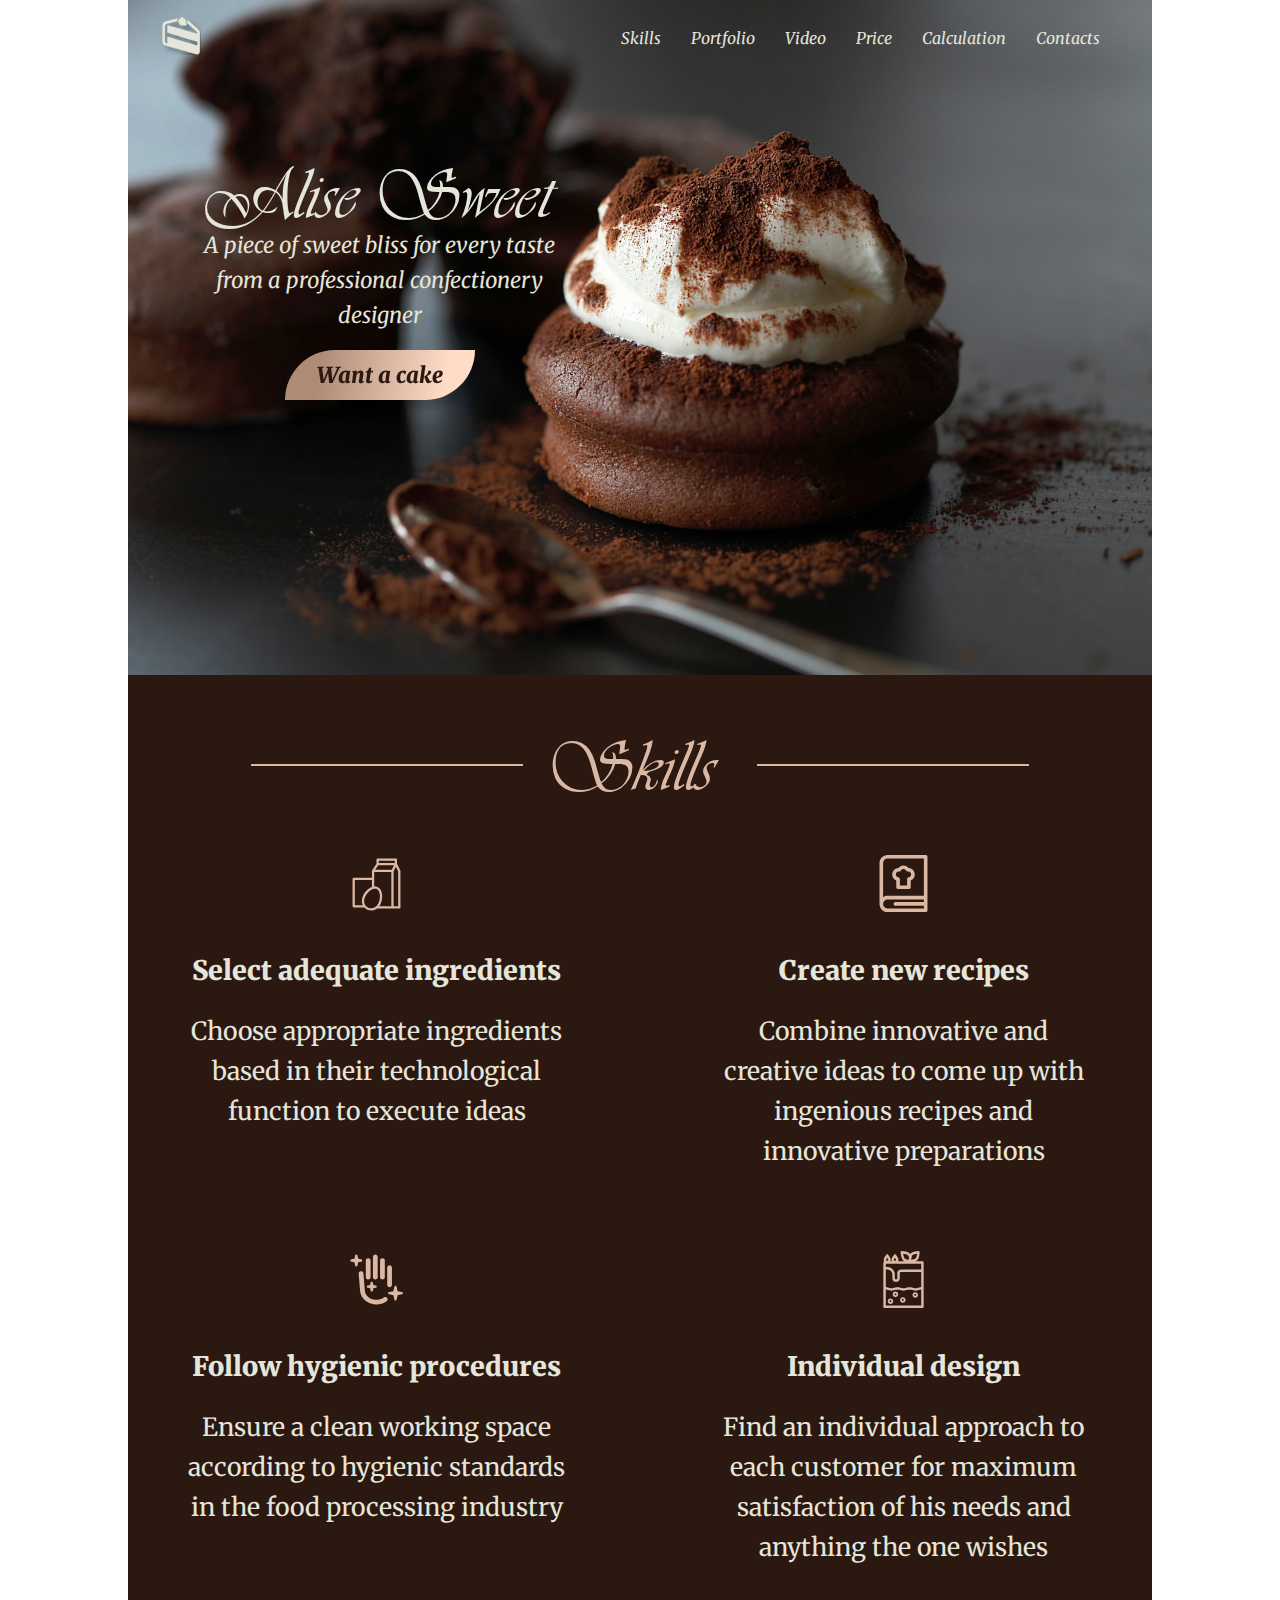
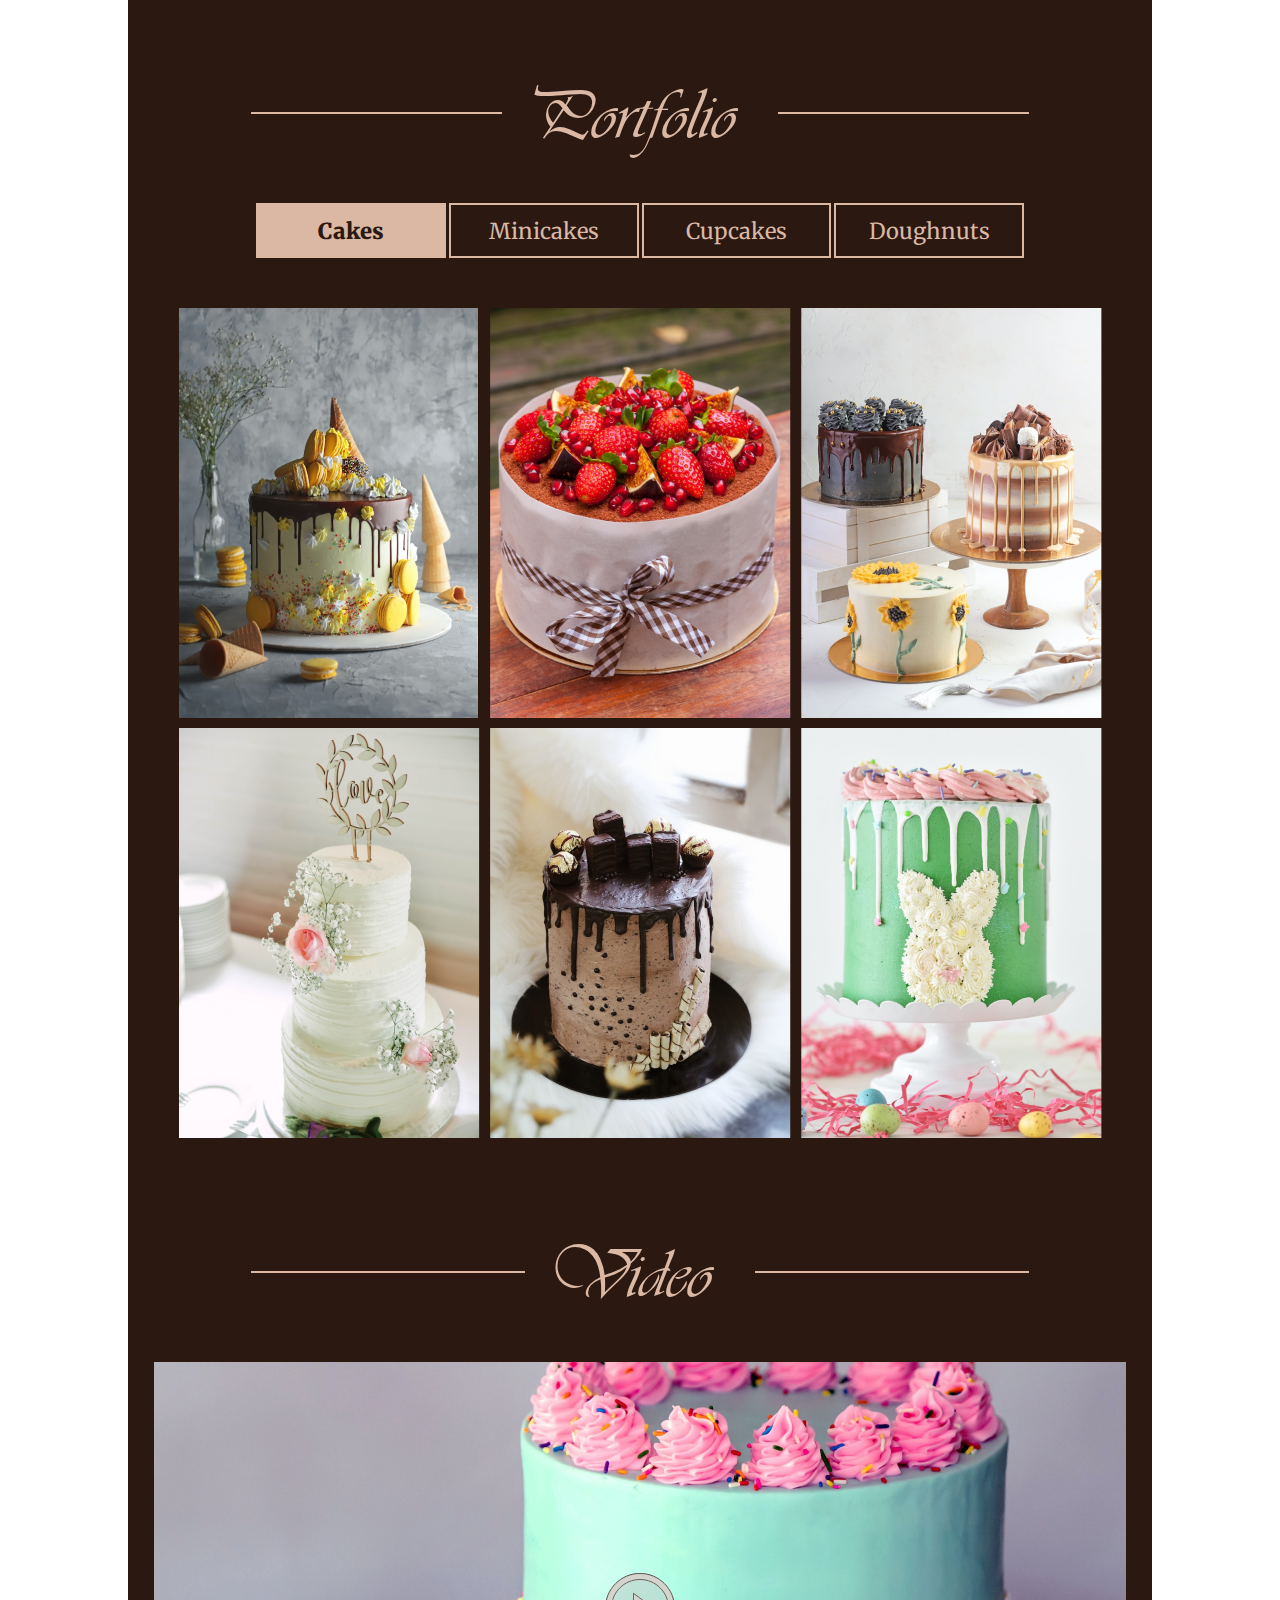
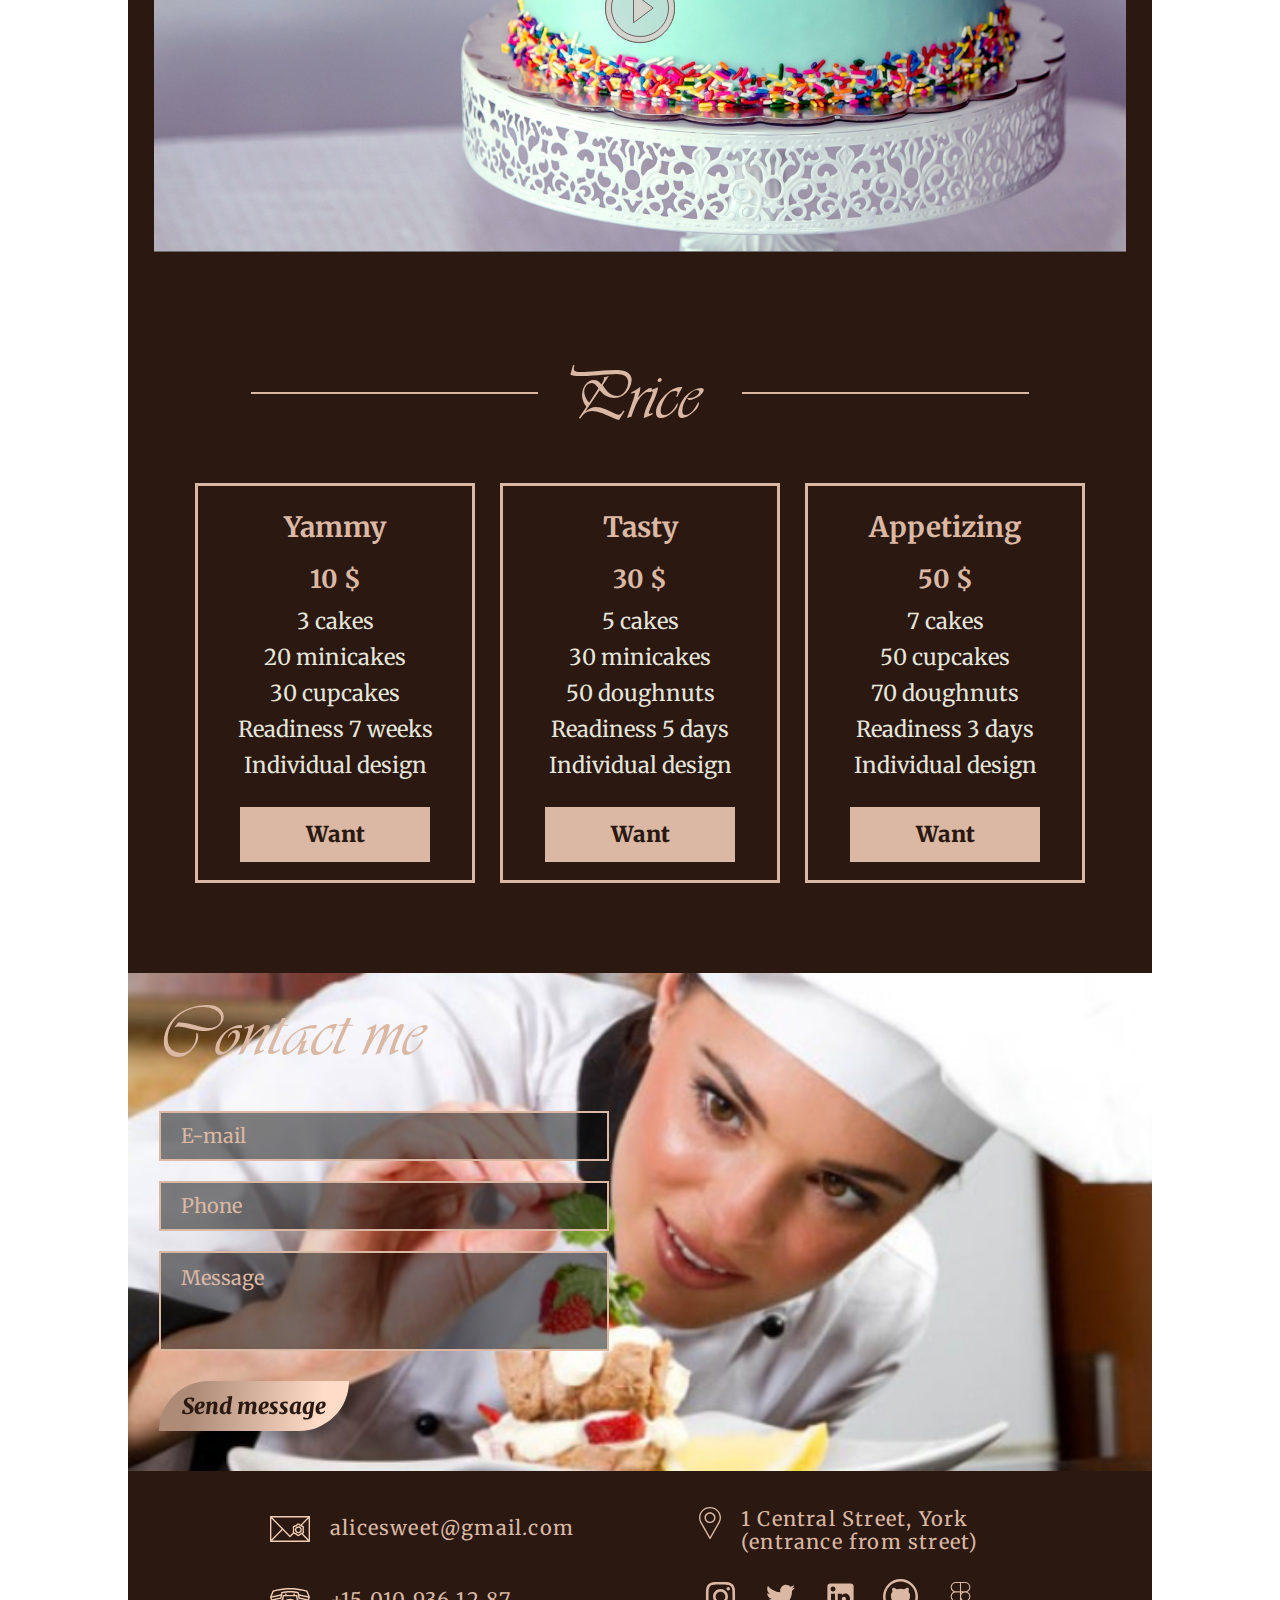
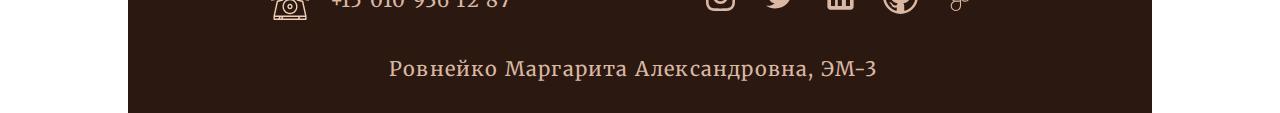
==== index.html @ bfb8f3c9 "fix: rename, delete img tag, add alt" ====
<!DOCTYPE html>
<html lang="en">
<head>
    <meta charset="UTF-8">
    <meta http-equiv="X-UA-Compatible" content="IE=edge">
    <meta name="viewport" content="width=device-width, initial-scale=1.0">
    <link rel="preconnect" href="https://fonts.googleapis.com">
<link rel="preconnect" href="https://fonts.gstatic.com" crossorigin>
<link href="https://fonts.googleapis.com/css2?family=Merriweather:ital,wght@0,400;0,900;1,400;1,900&display=swap" rel="stylesheet">
    <link rel="stylesheet" href="./style.css">
    <title>Konditerskaya</title>
    <link rel="icon" href="./assets/svg/Cake_logo3.svg">
</head>
<body>
    <div class ="wrapper">
        <div class ="picture">
            <header class="header">
                <div class="header__wrapper">
                    <div class="header__logo">
                        <a href="#"><img src="./assets/svg/Cake_logo.svg" alt="logo"></a>
                    </div>

                    <nav class="header__navigation">
                        <ul class="navigation">
                            <li class="navigation__item">
                                <a href="#skills" class="navigation__link">Skills</a>
                            </li>
                            <li class="navigation__item">
                                <a href="#portfolio" class="navigation__link">Portfolio</a>
                            </li>
                            <li class="navigation__item">
                                <a href="#video" class="navigation__link">Video</a>
                            </li>
                            <li class="navigation__item">
                                <a href="#price" class="navigation__link">Price</a>
                            </li>
                            <li class="navigation__item">
                                <a href="#price" class="navigation__link">Calculation</a>
                            </li>
                            <li class="navigation__item">
                                <a href="#contacts" class="navigation__link">Contacts</a>
                            </li>
                        </ul>
                    </nav>
                    <div class="burger-menu">
                        <input id="menu-toggle" type="checkbox" />
                        <label class="menu-btn" for="menu-toggle">
                          <span></span>
                        </label>
                    </div>                    
                </div>
            </header>   
            
            <section class="hero">
                <div class="container hero__container">
                    <div class="hero__content">
                        <h1 class="hero-title">Alise Sweet</h1>
                        <p class="hero-text">A piece of sweet bliss for every taste from a professional confectionery designer</p>
                        <button class="button" data-i18n="want">Want a cake</button>
                    </div>
                </div>
            </section>
        </div>
        <main>
            <section class="skills" id="skills">  
                <div class="container skills__container">
                    <div class="heading__line">
                        <h2 class="h2_color-back" data-i18n="skills">Skills</h2>
                    </div>
                    <div class="layout-column">
                        <div class="skillbox">
                            <div class="skill">
                                <img src="./assets/svg/Skill_1.svg" alt="milk">
                                <h3 data-i18n="skill-title-1">Select adequate ingredients</h3>
                                <p data-i18n="skill-text-1">Choose appropriate ingredients based in their technological function to execute ideas</p>
                            </div>
                            <div class="skill">
                                <img src="./assets/svg/Skill_2.svg" alt="book">
                                <h3 data-i18n="skill-title-2">Create new recipes</h3>
                                <p data-i18n="skill-text-2">Combine innovative and creative ideas to come up with ingenious recipes and innovative preparations</p>
                            </div>
                        </div>
                        <div class="skillbox">
                            <div class="skill">
                                <img src="./assets/svg/Skill_3.svg" alt="hand">
                                <h3 data-i18n="skill-title-3">Follow hygienic procedures</h3>
                                <p data-i18n="skill-text-3">Ensure a clean working space according to hygienic standards in the food processing industry</p>
                            </div>
                            <div class="skill">
                                <img src="./assets/svg/Skill_4.svg" alt="cake">
                                <h3 data-i18n="skill-title-4">Individual design</h3>
                                <p data-i18n="skill-text-4">Find an individual approach to each customer for maximum satisfaction of his needs and anything the one wishes</p>
                            </div>
                        </div>
                    </div>
                </div>
            </section>
            <section class="portfolio" id="portfolio">
                <div class="container portfolio__container">
                    <div class="heading__line">
                        <h2 class="h2_color-back" data-i18n="portfolio">Portfolio</h2>
                    </div>
                    <div class="portfolio__buttons">
                        <div class="buttonbox">
                            <button class="button2 button_colored" data-season="Cakes" data-i18n="Cakes">Cakes</button>
                            <button class="button2" data-season="Minicakes" data-i18n="Minicakes">Minicakes</button>
                        </div>
                        <div class="buttonbox">
                            <button class="button2" data-season="Cupcakes" data-i18n="Cupcakes">Cupcakes</button>
                            <button class="button2" data-season="Doughnuts" data-i18n="Doughnuts">Doughnuts</button>
                        </div>
                    </div>
                    <div class="portfolio__image">
                        <img src="./assets/png/Cakes/Cake_1.png" alt="image 1">
                        <img src="./assets/png/Cakes/Cake_2.png" alt="image 2" class="primary">
                        <img src="./assets/png/Cakes/Cake_3.png" alt="image 3" class="primary">
                        <img src="./assets/png/Cakes/Cake_4.png" alt="image 4" class="primary">

                        <img src="./assets/png/Cakes/Cake_5.png" alt="image 5" class="additional">
                        <img src="./assets/png/Cakes/Cake_6.png" alt="image 6" class="additional">
                    </div>
                </div>
            </section>
            <section class="video" id="video">
                <div class="container video__container">
                    <div class="heading__line">
                        <h2 class="h2_color-back" data-i18n="video">Video</h2>
                    </div>
                    <div class="video__player">
                        <div class="player">
                            <video class="screen" src="./assets/video/video.mp4" poster="./assets/jpg/Video.jpg"></video>
                            <button class="button-play">
                                <div width="70" height="70" class="icon1">
                                    <img src ="./assets/svg/Player.svg" alt="player">
                                </div>
                            </button>
                            <div class="player__controls">
                                <div class="controls">
                                    <button class="controls__play">
                                        <div width="30" height="30" class="icon">
                                            <img src ="./assets/svg/play-pause.svg" alt="play-pause">
                                        </div>
                                    </button>
                                    <input type="range" value="0" min="0" max="100" step="0.01" class="progress">
                                    <div class="controls__time">
                                        <span class="time__current">00:00</span>
                                        <span>/</span>
                                        <span class="time__all">00:00</span>
                                    </div>
                                    <button class="controls__volume">
                                        <div width="30" height="30" class="icon">
                                            <img src ="./assets/svg/volume-mute.svg" alt="volume-mute">
                                        </div>
                                    </button>
                                    <input type="range" value="40" min="0" max="100" step="1" class="volume">
                                    <button class="controls__fullscreen">
                                        <div width="70" height="70" class="icon">
                                            <img src ="./assets/svg/fullscreen.svg" alt="fullscreen">
                                        </div>
                                    </button>
                                </div>
                            </div>
                        </div>
                    </div>
                </div>
            </section>
            <section class="price" id="price">
                <div class="container price__container">
                    <div class="heading__line">
                        <h2 class="h2_color-back" data-i18n="price">Price</h2>
                    </div>
                    <div class="layout-column">
                        <div class="plan">
                            <h4 data-i18n="">Yammy</h4>
                            <span>10 $</span>
                            <p data-i18n="price-description-1-p-1">3 cakes</p>
                            <p data-i18n="price-description-1-p-2">20 minicakes</p>
                            <p data-i18n="price-description-1-p-3">30 cupcakes</p>
                            <p data-i18n="price-description-1-p-4">Readiness 7 weeks</p>
                            <p data-i18n="price-description-1-p-5">Individual design</p>
                            <button class="button3 button_colored" data-i18n="order">Want</button>
                        </div>
                        <div class="plan">
                            <h4 data-i18n="">Tasty</h4>
                            <span>30 $</span>
                            <p data-i18n="price-description-2-p-1">5 cakes</p>
                            <p data-i18n="price-description-2-p-2">30 minicakes</p>
                            <p data-i18n="price-description-2-p-3">50 doughnuts</p>
                            <p data-i18n="price-description-2-p-4">Readiness 5 days</p>
                            <p data-i18n="price-description-2-p-5">Individual design</p>
                            <button class="button3 button_colored" data-i18n="order">Want</button>
                        </div>
                        <div class="plan">
                            <h4 data-i18n="">Appetizing</h4>
                            <span>50 $</span>
                            <p data-i18n="price-description-3-p-1">7 cakes</p>
                            <p data-i18n="price-description-3-p-2">50 cupcakes</p>
                            <p data-i18n="price-description-3-p-3">70 doughnuts</p>
                            <p data-i18n="price-description-3-p-4">Readiness 3 days</p>
                            <p data-i18n="price-description-3-p-5">Individual design</p>
                            <button class="button3 button_colored" data-i18n="order">Want</button>
                        </div>
                    </div>
                </div>
            </section>
            <section class="contacts" id="contacts">
                <div class="container contacts__container">
                    <div class="contacts__form">
                        <h2 data-i18n="contact-me">Contact me</h2>
                        <form class="form" action="#" method="post">
                            <input type="email" name="email" id="email" placeholder="E-mail" class="theme-night" data-i18n="e-mail">
                            <input type="tel" name="tel" id="tel" placeholder="Phone" class="theme-night" data-i18n="phone">
                            <textarea name="message" id="message" cols="30" rows="10" placeholder="Message" data-i18n="message"></textarea>
                            <button class="_button" type="submit" data-i18n="send-message">Send message</button>
                        </form>
                    </div>
                </div>
            </section>
        </main>
        <footer class="footer" id="footer">
            <div class="footer__body container">
                <div class="footer__item item1 ">
                    <div class="footer__text-body text-footer text-footer_email-phone">
                        <a href="mailto:alicesweet@gmail.com" class="footer__tab"><img src="./assets/svg/Mail.svg" alt="email"></a>
                        <a href="mailto:alicesweet@gmail.com" class="footer__link">alicesweet@gmail.com</a>
                    </div>
                    <div class="text-footer text-footer_email-phone">
                        <a href="tel:+150109361287" class="footer__tab"><img src="./assets/svg/Phone.svg" alt="phone"></a>
                        <a href="tel:+150109361287" class="footer__link phone">+15 010 936 12 87</a>
                    </div>
                </div>
                <div class="footer__item item2">
                    <div class="footer__text-body text-footer text-footer_location">
                        <a href="https://www.google.by/maps/place/10+Green+St,+Woodbridge,+NJ+07095,+%D0%A1%D0%A8%D0%90/@40.5579441,-74.2790672,17z/data=!3m1!4b1!4m6!3m5!1s0x89c3b5165450bcdd:0x34ab1580db270340!8m2!3d40.5579441!4d-74.2768785!16s%2Fg%2F11nnqwlkkv" target="_blank" class="footer__tab"><img src="./assets/svg/Address.svg" alt="marker"></a>
                        <a href="https://www.google.by/maps/place/10+Green+St,+Woodbridge,+NJ+07095,+%D0%A1%D0%A8%D0%90/@40.5579441,-74.2790672,17z/data=!3m1!4b1!4m6!3m5!1s0x89c3b5165450bcdd:0x34ab1580db270340!8m2!3d40.5579441!4d-74.2768785!16s%2Fg%2F11nnqwlkkv" target="_blank" >1 Central Street, York (entrance from street)</a>
                    </div>
                    <div class="footer_social">
                        <ul class="social">
                            <li>
                                <a href="#">
                                    <div width="35" height="35" class="icon">
                                        <img src ="./assets/svg/Instagram.svg" alt="Instagram">
                                    </div>
                                </a>
                            <li>
                                <a href="#">
                                    <div width="35" height="35" class="icon">
                                        <img src ="./assets/svg/Twitter.svg" alt="Twitter">
                                    </div>
                                </a>
                            </li>
                            <li>
                                <a href="#">
                                    <div width="35" height="35" class="icon">
                                        <img src ="./assets/svg/Linkedin.svg" alt="Linkedin">
                                    </div>
                                </a>
                            </li>
                            <li>
                                <a href="https://github.com/MargaritaRovnejko/BSTU-konditerskaya" target="_blank">
                                    <div width="35" height="35" class="icon">
                                        <img src ="./assets/svg/Github.svg" alt="Github">
                                    </div>
                                </a>
                            </li>
                            <li>
                                <a href="https://www.figma.com/file/vs0ZoHThVhpwecE0QR3yUV/%D0%9A%D0%BE%D0%BD%D0%B4%D0%B8%D1%82%D0%B5%D1%80%D1%81%D0%BA%D0%B0%D1%8F?node-id=55301-2&t=aeZEN50JUlRRSycg-0" target="_blank">
                                    <div width="35" height="35" class="icon">
                                        <img src ="./assets/svg/Figma.svg" alt="Figma">
                                    </div>
                                </a>
                            </li>
                        </ul>
                    </div>
                </div>
                <div class="footer__item item3">
                        <h5>Ровнейко Маргарита Александровна, ЭМ-3</h5>
                </div>
            </div>
        </footer>
    </div>
    <script type="module" src="./script.js"></script>
</body>
</html>
---- style.css ----
@font-face {
  font-family: Vivaldi;
  src: url("assets/fonts/Vivaldi script.ttf");
}
* {
  box-sizing: border-box;
}

@media screen and (min-width: 1024px) {
  .wrapper {
    max-width: 1024px;
    margin: auto auto;
  }
}
html {
  font-size: 10px;
  scroll-behavior: smooth;
}

body {
  font-size: 1.6rem;
  line-height: 2rem;
  font-weight: 400;
  font-style: italic;
  font-family: Merriweather, Times, serif;
  margin: 0px;
}

h1 {
  font-family: "Vivaldi";
  font-style: normal;
  font-weight: 400;
  font-size: 7rem;
  line-height: 4rem;
  color: #E5E5DA;
  margin: 0px;
}
@media screen and (max-width: 768px) {
  h1 {
    font-size: 5rem;
    line-height: 4rem;
  }
}
@media screen and (max-width: 320px) {
  h1 {
    font-size: 2.7rem;
    line-height: 1.25rem;
  }
}

h2 {
  font-family: "Vivaldi";
  font-style: normal;
  font-weight: 400;
  font-size: 70px;
  line-height: 40px;
  display: inline-block;
  color: #DAB8A3;
  margin: 0px;
}
@media screen and (max-width: 768px) {
  h2 {
    font-size: 50px;
    line-height: 40px;
  }
}
@media screen and (max-width: 320px) {
  h2 {
    font-size: 27px;
    line-height: 40px;
  }
}

h3 {
  font-family: "Merriweather";
  font-style: normal;
  font-weight: 900;
  font-size: 27px;
  line-height: 40px;
  color: #E5E5DA;
}
@media screen and (max-width: 768px) {
  h3 {
    font-size: 22px;
    line-height: 40px;
  }
}
@media screen and (max-width: 320px) {
  h3 {
    font-size: 18px;
    line-height: 40px;
  }
}

h4 {
  font-family: "Merriweather";
  font-style: normal;
  font-weight: 700;
  font-size: 28px;
  line-height: 56px;
  margin: 0px;
  color: #DAB8A3;
}

h5 {
  font-family: "Merriweather";
  font-style: normal;
  font-weight: 400;
  font-size: 20px;
  margin: 0px;
  letter-spacing: 0.06em;
  line-height: 115%;
  color: #DAB8A3;
}
@media screen and (max-width: 768px) {
  h5 {
    font-size: 20px;
  }
}
@media screen and (max-width: 320px) {
  h5 {
    font-size: 11px;
  }
}

section {
  scroll-behavior: smooth;
}

.header__wrapper {
  display: flex;
  flex-wrap: wrap;
  justify-content: space-between;
  align-items: center;
  padding: 17px 22px 17px 34px;
}
@media screen and (max-width: 768px) {
  .header__wrapper {
    padding: 12px 2px 22px 34px;
  }
}
@media screen and (max-width: 320px) {
  .header__wrapper {
    padding: 7px 10px 6px 6px;
  }
}

.burger-menu {
  display: none;
}
@media screen and (max-width: 320px) {
  .burger-menu {
    display: block;
  }
}

@media screen and (max-width: 320px) {
  .header__logo a img {
    width: 20px;
    height: 20px;
  }
}

.navigation {
  display: flex;
  flex-wrap: wrap;
  margin: 0px;
  padding: 0px;
}

@media screen and (max-width: 320px) {
  nav {
    display: none;
  }
}

.navigation__item {
  padding-right: 30px;
  font-size: 16px;
  line-height: 20px;
  list-style-type: none;
  align-items: center;
}
@media screen and (max-width: 768px) {
  .navigation__item {
    padding-right: 25px;
  }
}
.navigation__item .navigation__link {
  text-decoration: none;
  color: #E5E5DA;
}
.navigation__item .navigation__link:hover {
  color: #DAB8A3;
}
.navigation__item .navigation__link:active {
  color: #2A1811;
}

.picture {
  background-image: url("assets/jpg/Cake_picture.jpg");
  width: 1024px;
  height: 675px;
}
@media screen and (max-width: 768px) {
  .picture {
    background-size: 100% auto;
    background-image: url("assets/jpg/Cake_picture1.jpg");
    width: 768px;
    height: 485px;
  }
}
@media screen and (max-width: 320px) {
  .picture {
    background-size: auto 100%;
    background-image: url("assets/jpg/Cake_picture.jpg");
    width: 320px;
    height: 212px;
    background-repeat: no-repeat;
  }
}

.container {
  padding-left: 26px;
  padding-right: 26px;
  max-width: 1024px;
  margin: auto;
  scroll-behavior: smooth;
}
@media screen and (max-width: 768px) {
  .container {
    padding-left: 22px;
    padding-right: 22px;
  }
}
@media screen and (max-width: 320px) {
  .container {
    padding-left: 5px;
    padding-right: 5px;
  }
}

.hero__content {
  display: flex;
  align-items: center;
  text-align: center;
  width: 355px;
  display: inline-block;
  margin-left: 48px;
  margin-top: 97px;
}
@media screen and (max-width: 768px) {
  .hero__content {
    width: 260px;
    margin-left: 27px;
    margin-top: 54px;
  }
}
@media screen and (max-width: 320px) {
  .hero__content {
    width: 135px;
    margin-left: 5px;
    margin-top: 15px;
  }
}
.hero__content p {
  margin: 0px;
  padding: 15px 0px 10px 0px;
  font-weight: 400;
  font-size: 22px;
  line-height: 35px;
  color: #E5E5DA;
}
@media screen and (max-width: 768px) {
  .hero__content p {
    padding: 12px 0px 10px 15px;
    font-size: 16px;
    line-height: 25px;
  }
}
@media screen and (max-width: 320px) {
  .hero__content p {
    padding: 8px 0px 6px 5px;
    font-size: 8px;
    line-height: 16px;
  }
}

.container {
  max-width: 1024px;
  margin: auto;
  scroll-behavior: smooth;
  padding-left: 26px;
  padding-right: 26px;
}
@media screen and (max-width: 768px) {
  .container {
    padding-left: 22px;
    padding-right: 22px;
  }
}
@media screen and (max-width: 320px) {
  .container {
    padding-left: 5px;
    padding-right: 5px;
  }
}

.skills__container {
  display: flex;
  flex-direction: column;
  align-items: center;
  gap: 40px;
  padding-top: 40px;
  padding-bottom: 90px;
}
@media screen and (max-width: 768px) {
  .skills__container {
    gap: 28px;
    padding-top: 25px;
    padding-bottom: 86px;
  }
}
@media screen and (max-width: 320px) {
  .skills__container {
    gap: 5px;
    padding-top: 10px;
    padding-bottom: 20px;
  }
}

.heading__line {
  display: inline-block;
  width: 80%;
  text-align: center;
  background-image: linear-gradient(to top, #2A1811 49%, #DAB8A3 49%, #DAB8A3 51%, #2A1811 51%);
}
@media screen and (max-width: 768px) {
  .heading__line {
    width: 67%;
  }
}

.h2_color-back {
  background-color: #2A1811;
  padding: 30px 39.55px 30px 34.35px;
}
@media screen and (max-width: 768px) {
  .h2_color-back {
    padding: 15px 23px 19px 27px;
  }
}
@media screen and (max-width: 320px) {
  .h2_color-back {
    padding: 2px 15px 5px 10px;
  }
}

.layout-column {
  display: flex;
  width: 100%;
  flex-wrap: wrap;
  justify-content: center;
  gap: 80px;
}
@media screen and (max-width: 768px) {
  .layout-column {
    gap: 50px;
  }
}
@media screen and (max-width: 320px) {
  .layout-column {
    gap: 34px;
  }
}

.skillbox {
  display: flex;
  flex-wrap: wrap;
  gap: 140px;
  justify-content: center;
}
@media screen and (max-width: 768px) {
  .skillbox {
    gap: 58px;
    margin-left: 20px;
  }
}
@media screen and (max-width: 320px) {
  .skillbox {
    gap: 34px;
    margin-left: 0px;
  }
}

.skill {
  display: flex;
  flex-direction: column;
  align-items: center;
  max-width: 387px;
  min-width: 376px;
}
@media screen and (max-width: 768px) {
  .skill {
    max-width: 310px;
    min-width: 301px;
  }
}
@media screen and (max-width: 320px) {
  .skill {
    max-width: 265px;
    min-width: 240px;
  }
}
.skill h3 {
  margin-top: 38px;
  margin-bottom: 21px;
}
@media screen and (max-width: 768px) {
  .skill h3 {
    margin-top: 5px;
    margin-bottom: 16px;
  }
}
@media screen and (max-width: 320px) {
  .skill h3 {
    margin-top: 0px;
    margin-bottom: 0px;
  }
}
.skill p {
  margin: 0px;
  text-align: center;
  color: #E5E5DA;
  font-weight: 400;
  font-size: 25px;
  line-height: 40px;
  font-style: normal;
}
@media screen and (max-width: 768px) {
  .skill p {
    font-size: 20px;
    margin-left: 5px;
  }
}
@media screen and (max-width: 320px) {
  .skill p {
    font-size: 16px;
    line-height: 30px;
    margin-left: 0px;
  }
}

.skills {
  background-color: #2A1811;
}

.portfolio__container {
  display: flex;
  flex-direction: column;
  align-items: center;
  gap: 40px;
  padding-top: 6px;
  padding-bottom: 84px;
}
@media screen and (max-width: 768px) {
  .portfolio__container {
    gap: 48px;
    padding-top: 0px;
    padding-bottom: 77px;
  }
}
@media screen and (max-width: 320px) {
  .portfolio__container {
    gap: 3px;
    padding-top: 0px;
    padding-bottom: 50px;
  }
}

.container {
  max-width: 1024px;
  margin: auto;
  scroll-behavior: smooth;
  padding-left: 26px;
  padding-right: 26px;
}
@media screen and (max-width: 768px) {
  .container {
    padding-left: 22px;
    padding-right: 22px;
  }
}
@media screen and (max-width: 320px) {
  .container {
    padding-left: 5px;
    padding-right: 5px;
  }
}

.heading__line {
  display: inline-block;
  width: 80%;
  text-align: center;
  background-image: linear-gradient(to top, #2A1811 49%, #DAB8A3 49%, #DAB8A3 51%, #2A1811 51%);
}
@media screen and (max-width: 768px) {
  .heading__line {
    width: 67%;
  }
}

.h2_color-back {
  background-color: #2A1811;
  padding: 30px 38.95px 30px 15.98px;
}
@media screen and (max-width: 768px) {
  .h2_color-back {
    padding: 19px 24px 19px 21px;
  }
}
@media screen and (max-width: 320px) {
  .h2_color-back {
    padding: 2px 15px 5px 10px;
  }
}

.portfolio__buttons {
  display: flex;
  gap: 3px;
  -webkit-user-select: none;
     -moz-user-select: none;
          user-select: none;
  flex-wrap: wrap;
  justify-content: center;
  padding-bottom: 10px;
}
@media screen and (max-width: 768px) {
  .portfolio__buttons {
    padding-bottom: 0px;
    margin-bottom: -3px;
  }
}
@media screen and (max-width: 320px) {
  .portfolio__buttons {
    gap: 2px;
    padding-bottom: 0px;
    margin-bottom: 15px;
  }
}

.buttonbox {
  display: flex;
  gap: 3px;
  -webkit-user-select: none;
     -moz-user-select: none;
          user-select: none;
  flex-wrap: wrap;
  justify-content: center;
}
@media screen and (max-width: 320px) {
  .buttonbox {
    gap: 2px;
  }
}

.portfolio__image {
  display: flex;
  flex-wrap: wrap;
  justify-content: center;
  gap: 10px;
}
@media screen and (max-width: 768px) {
  .portfolio__image .additional {
    display: none;
  }
}
@media screen and (max-width: 320px) {
  .portfolio__image .additional, .portfolio__image .primary {
    display: none;
  }
}

.portfolio {
  background-color: #2A1811;
}

.video__container {
  display: flex;
  flex-direction: column;
  align-items: center;
  padding-bottom: 90.53px;
  gap: 40px;
}
@media screen and (max-width: 768px) {
  .video__container {
    padding-bottom: 70.41px;
    gap: 30px;
  }
}
@media screen and (max-width: 320px) {
  .video__container {
    padding-bottom: 17px;
    gap: 7px;
  }
}

.container {
  max-width: 1024px;
  margin: auto;
  scroll-behavior: smooth;
  padding-left: 26px;
  padding-right: 26px;
}
@media screen and (max-width: 768px) {
  .container {
    padding-left: 22px;
    padding-right: 22px;
  }
}
@media screen and (max-width: 320px) {
  .container {
    padding-left: 5px;
    padding-right: 5px;
  }
}

.heading__line {
  display: inline-block;
  width: 80%;
  text-align: center;
  background-image: linear-gradient(to top, #2A1811 49%, #DAB8A3 49%, #DAB8A3 51%, #2A1811 51%);
}
@media screen and (max-width: 768px) {
  .heading__line {
    width: 67%;
  }
}

.h2_color-back {
  background-color: #2A1811;
  padding: 30px 40px 30px 18px;
}
@media screen and (max-width: 768px) {
  .h2_color-back {
    padding: 15px 23px 19px 27px;
  }
}
@media screen and (max-width: 320px) {
  .h2_color-back {
    padding: 2px 15px 5px 10px;
  }
}

.video__player {
  display: flex;
  justify-content: center;
  align-items: center;
  width: 100%;
}

.player {
  width: 100%;
  position: relative;
  overflow: hidden;
}

.player video {
  display: block;
  width: 100%;
}

.player .button-play {
  position: absolute;
  top: 210px;
  left: 445px;
  background-color: transparent;
  border: none;
}
@media screen and (max-width: 768px) {
  .player .button-play {
    top: 160px;
    left: 336px;
  }
}
@media screen and (max-width: 320px) {
  .player .button-play {
    top: 73px;
    left: 143px;
  }
}

.icon1 {
  display: flex;
  cursor: pointer;
}
@media screen and (max-width: 768px) {
  .icon1 {
    width: 40px;
    height: 40px;
  }
}
@media screen and (max-width: 320px) {
  .icon1 {
    width: 10px;
    height: 10px;
  }
}

.player__controls {
  position: absolute;
  bottom: -39px;
  width: 100%;
  height: 40px;
  padding: 10px 10px 10px 0px;
  background-color: rgba(0, 0, 0, 0.5);
}

.player__controls .controls {
  display: flex;
  justify-content: space-around;
  align-items: center;
}

.player__controls .controls button {
  margin: 0px 10px;
  padding: 0px;
  border: 0px;
  background-color: transparent;
}

.player__controls .controls input[type=range] {
  height: 10px;
  border-radius: 5px;
  cursor: pointer;
}

.player__controls .controls .progress {
  background: linear-gradient(to right, #2A1811 0%, #2A1811 0%, #E5E5DA 0%, #E5E5DA 100%);
  flex-basis: 70%;
  margin: 0px;
}

.player__controls .controls .controls__time {
  display: flex;
  justify-content: space-around;
  margin-left: 5px;
  margin-right: 5px;
}

.player__controls .controls button {
  margin: 0px 10px;
  padding: 0px;
  border: 0px;
  background-color: transparent;
}

.player__controls .controls .volume {
  background: linear-gradient(to right, #2A1811 0%, #2A1811 40%, #E5E5DA 40%, #E5E5DA 100%);
}

.player__controls .controls input[type=range] {
  height: 10px;
  border-radius: 5px;
  cursor: pointer;
  margin: 0px;
}

.player__controls .controls .volume {
  flex-basis: 20%;
}

.player__controls .controls button {
  margin: 0px 10px;
  padding: 0px;
  border: 0px;
  background-color: transparent;
}

.icon {
  display: flex;
  cursor: pointer;
}

.video {
  background-color: #2A1811;
}

.price__container {
  padding-bottom: 90px;
  display: flex;
  flex-direction: column;
  align-items: center;
  gap: 40px;
}
@media screen and (max-width: 768px) {
  .price__container {
    gap: 31px;
    padding-bottom: 90px;
  }
}
@media screen and (max-width: 320px) {
  .price__container {
    gap: 7px;
    padding-bottom: 37px;
  }
}

.container {
  max-width: 1024px;
  margin: auto;
  scroll-behavior: smooth;
  padding-left: 26px;
  padding-right: 26px;
}
@media screen and (max-width: 768px) {
  .container {
    padding-left: 22px;
    padding-right: 22px;
  }
}
@media screen and (max-width: 320px) {
  .container {
    padding-left: 5px;
    padding-right: 5px;
  }
}

.heading__line {
  display: inline-block;
  width: 80%;
  text-align: center;
  background-image: linear-gradient(to top, #2A1811 49%, #DAB8A3 49%, #DAB8A3 51%, #2A1811 51%);
}
@media screen and (max-width: 768px) {
  .heading__line {
    width: 67%;
  }
}

.h2_color-back {
  background-color: #2A1811;
  padding: 30px 43.94px 30px 19.97px;
}
@media screen and (max-width: 768px) {
  .h2_color-back {
    padding: 15px 23px 19px 27px;
  }
}
@media screen and (max-width: 320px) {
  .h2_color-back {
    padding: 2px 15px 5px 10px;
  }
}

.price__container .layout-column {
  gap: 25px;
}
@media screen and (max-width: 320px) {
  .price__container .layout-column {
    gap: 15px;
  }
}

.layout-column {
  display: flex;
  width: 100%;
  flex-wrap: wrap;
  justify-content: center;
}

.plan {
  width: 280px;
  display: flex;
  flex-direction: column;
  align-items: center;
  padding-top: 13px;
  padding-bottom: 18px;
  border: 3px solid #DAB8A3;
}

.plan span {
  font-family: Merriweather, "Times New Roman", Times, serif;
  font-size: 2.5rem;
  line-height: 4.8rem;
  font-weight: 700;
  font-style: normal;
  padding: 0px;
  color: #DAB8A3;
}

.plan p {
  font-size: 2.2rem;
  line-height: 3.6rem;
  font-weight: 400;
  font-style: normal;
  margin: 0px;
  color: #E5E5DA;
}

.button3 {
  width: 189.75px;
  height: 55px;
  cursor: pointer;
  font-size: 2.2rem;
  line-height: 4rem;
  font-weight: 400;
  font-style: normal;
  color: #DAB8A3;
  font-family: Merriweather, Times, serif;
  border: 2px solid #DAB8A3;
  background: none;
  margin: 24px 0px 0px 0px;
}
.button3:hover {
  transition: 0.5s;
  transform: scale(1.2);
}

.price {
  background-color: #2A1811;
}

.contacts__container {
  width: 100%;
  height: 498px;
  background-repeat: no-repeat;
  background-position: center;
  padding: 0px;
  display: flex;
  justify-content: center;
  background-size: 100% auto;
  background-image: url("assets/jpg/Confectioner.jpg");
}
@media screen and (max-width: 768px) {
  .contacts__container {
    height: 403px;
    width: 768px;
    background-image: url("assets/jpg/Confectioner768.jpg");
    background-position: center;
  }
}
@media screen and (max-width: 320px) {
  .contacts__container {
    height: 227px;
    width: 320px;
    background-image: url("assets/jpg/Confectioner320.jpg");
    background-position: center;
  }
}

.container {
  max-width: 1024px;
  margin: auto;
  scroll-behavior: smooth;
}
@media screen and (max-width: 768px) {
  .container {
    padding-left: 22px;
    padding-right: 22px;
  }
}
@media screen and (max-width: 320px) {
  .container {
    padding-left: 5px;
    padding-right: 5px;
  }
}

.contacts__form {
  width: 450px;
  margin-left: 31px;
  margin-top: 37px;
  margin-right: auto;
}
@media screen and (max-width: 768px) {
  .contacts__form {
    width: 305px;
    margin-left: 13px;
    margin-top: 27px;
  }
}
@media screen and (max-width: 320px) {
  .contacts__form {
    width: 260px;
    margin-left: 13px;
    margin-top: 6px;
  }
}

.contacts form {
  margin-top: 53px;
}
@media screen and (max-width: 768px) {
  .contacts form {
    margin-top: 40px;
  }
}
@media screen and (max-width: 320px) {
  .contacts form {
    margin-top: 0px;
  }
}

form {
  display: flex;
  flex-direction: column;
  gap: 20px;
}
@media screen and (max-width: 768px) {
  form {
    gap: 20px;
  }
}
@media screen and (max-width: 320px) {
  form {
    gap: 5px;
  }
}

form input {
  height: 50px;
  color: #2A1811;
}
@media screen and (max-width: 768px) {
  form input {
    height: 40px;
  }
}
@media screen and (max-width: 320px) {
  form input {
    height: 30px;
  }
}

form input, form textarea {
  font-size: 2rem;
  line-height: 4rem;
  font-weight: 400;
  font-family: Merriweather;
  font-style: normal;
  width: 100%;
  padding: 5px 20px;
  background-color: rgba(0, 0, 0, 0.5);
  border: 2px solid #DAB8A3;
  display: block;
}
@media screen and (max-width: 768px) {
  form input, form textarea {
    font-size: 1.6rem;
    line-height: 2.5rem;
    padding: 8px 7px;
  }
}
@media screen and (max-width: 320px) {
  form input, form textarea {
    font-size: 1.2rem;
    line-height: 2.5rem;
    padding: 1px 5px;
  }
}

form textarea {
  height: 100px;
  resize: none;
}
@media screen and (max-width: 768px) {
  form textarea {
    height: 80px;
  }
}
@media screen and (max-width: 320px) {
  form textarea {
    height: 60px;
  }
}

._button {
  width: 19rem;
  height: 5rem;
  cursor: pointer;
  font-size: 2.2rem;
  line-height: 5rem;
  font-weight: 900;
  font-style: italic;
  font-family: Merriweather, Times, serif;
  color: #2A1811;
  background: linear-gradient(96.47deg, #AD8B76 18.18%, #FEDCC7 84.56%);
  border-radius: 80px 0px;
  border: none;
  filter: drop-shadow(7px 7px 4px rgba(0, 0, 0, 0.25));
  padding: 0px;
  margin: 10px 0px 0px 0px;
}
._button:hover {
  color: #E5E5DA;
  background: linear-gradient(95.39deg, #2A1811 15.82%, #66544D 85.92%);
}
@media screen and (max-width: 768px) {
  ._button {
    width: 14.5rem;
    height: 4rem;
    font-size: 1.6rem;
    line-height: 0.5rem;
    margin-top: 0px;
    margin: 10px 0px 0px 0px;
  }
  ._button:hover {
    color: #E5E5DA;
    background: linear-gradient(95.39deg, #2A1811 15.82%, #66544D 85.92%);
  }
}
@media screen and (max-width: 320px) {
  ._button {
    width: 80px;
    height: 20px;
    font-size: 1rem;
    line-height: 2rem;
    text-align: center;
    margin: 7px 0px 0px 0px;
  }
  ._button:hover {
    color: #E5E5DA;
    background: linear-gradient(95.39deg, #2A1811 15.82%, #66544D 85.92%);
  }
}

.form input::-moz-placeholder {
  color: #DAB8A3;
}

.form input::placeholder {
  color: #DAB8A3;
}
.form textarea::-webkit-input-placeholder {
  color: #DAB8A3;
}

.footer {
  padding-top: 45px;
  padding-bottom: 33px;
  display: block;
}
@media screen and (max-width: 768px) {
  .footer {
    padding-top: 47px;
    padding-bottom: 21px;
  }
}
@media screen and (max-width: 320px) {
  .footer {
    padding-top: 31px;
    padding-bottom: 32px;
  }
}

.container {
  max-width: 1024px;
  margin: auto;
  scroll-behavior: smooth;
}

.footer__body {
  display: flex;
  flex-wrap: wrap;
}

.item1 {
  max-width: 312px;
  padding-top: 0px;
  margin-left: 116px;
  margin-right: 129px;
}
@media screen and (max-width: 768px) {
  .item1 {
    max-width: 312px;
    margin-left: 56px;
    margin-right: 0px;
  }
}
@media screen and (max-width: 320px) {
  .item1 {
    max-width: 261px;
    margin-left: 21px;
    margin-right: 0px;
  }
}

@media screen and (max-width: 320px) {
  .footer__link {
    margin-top: 4px;
  }
}

.footer__item *:not(:last-child) {
  margin-bottom: 40px;
}
@media screen and (max-width: 320px) {
  .footer__item *:not(:last-child) {
    margin-bottom: 25px;
  }
}

.text-footer {
  display: flex;
  max-height: 32px;
  font-size: 20px;
  line-height: 115%;
  letter-spacing: 0.06em;
  font-style: normal;
  color: #DAB8A3;
}
@media screen and (max-width: 320px) {
  .text-footer {
    font-size: 16px;
  }
}

.footer__tab {
  margin-right: 20px;
}
.footer__tab:hover {
  transition: 0.3s;
  transform: scale(1.5);
}

a {
  color: inherit;
  text-decoration: none;
  cursor: pointer;
}

.item2 {
  max-width: 302px;
}
@media screen and (max-width: 320px) {
  .item2 {
    padding-top: 30px;
  }
}

.text-footer_email-phone:hover {
  color: #E5E5DA;
}

.text-footer_location {
  font-size: 20px;
  margin-left: -4px;
  margin-top: -9px;
}
.text-footer_location:hover {
  color: #E5E5DA;
}
@media screen and (max-width: 768px) {
  .text-footer_location {
    margin-left: 36px;
    font-size: 18px;
    margin-top: 0px;
  }
}
@media screen and (max-width: 320px) {
  .text-footer_location {
    font-size: 16px;
    margin-left: 30px;
    margin-top: 0px;
  }
}

.social {
  list-style: none;
  display: flex;
  gap: 25px;
  padding: 0px;
  margin: 0px;
  height: 35px;
}
.social .icon:hover {
  transition: 0.3s;
  transform: scale(1.5);
}
@media screen and (max-width: 768px) {
  .social {
    margin: 0px 0px 0px 35px;
  }
}
@media screen and (max-width: 320px) {
  .social {
    margin: 32px 20px 27px 20px;
  }
}

.item3 {
  padding-top: 37px;
  margin-left: 235px;
}
@media screen and (max-width: 768px) {
  .item3 {
    margin-left: 125px;
    padding-top: 35px;
  }
}
@media screen and (max-width: 320px) {
  .item3 {
    margin-left: 20px;
    padding-top: 1px;
  }
}

.footer {
  background-color: #2A1811;
}

.button {
  width: 19rem;
  height: 5rem;
  cursor: pointer;
  font-size: 2.2rem;
  line-height: 5rem;
  font-weight: 900;
  font-style: italic;
  font-family: Merriweather, Times, serif;
  color: #2A1811;
  background: linear-gradient(96.47deg, #AD8B76 18.18%, #FEDCC7 84.56%);
  border-radius: 80px 0px;
  border: none;
  filter: drop-shadow(7px 7px 4px rgba(0, 0, 0, 0.25));
  padding: 0px;
  margin: 7px 0px 0px 0px;
}
.button:hover {
  color: #E5E5DA;
  background: linear-gradient(95.39deg, #2A1811 15.82%, #66544D 85.92%);
}
@media screen and (max-width: 768px) {
  .button {
    width: 14.5rem;
    height: 4rem;
    font-size: 1.6rem;
    line-height: 0.5rem;
    margin-top: 0px;
    margin-left: 15px;
  }
  .button:hover {
    color: #E5E5DA;
    background: linear-gradient(95.39deg, #2A1811 15.82%, #66544D 85.92%);
  }
}
@media screen and (max-width: 320px) {
  .button {
    width: 8rem;
    height: 2rem;
    font-size: 1rem;
    line-height: 0.5rem;
    margin-top: 0px;
    margin-left: -2px;
  }
  .button:hover {
    color: #E5E5DA;
    background: linear-gradient(95.39deg, #2A1811 15.82%, #66544D 85.92%);
  }
}

.button2 {
  width: 189.75px;
  height: 55px;
  cursor: pointer;
  font-size: 2.2rem;
  line-height: 4rem;
  font-weight: 400;
  font-style: normal;
  color: #DAB8A3;
  font-family: Merriweather, Times, serif;
  border: 2px solid #DAB8A3;
  background: none;
}
@media screen and (max-width: 768px) {
  .button2 {
    font-size: 2rem;
  }
}
@media screen and (max-width: 320px) {
  .button2 {
    width: 220px;
    height: 30px;
    font-size: 1.3rem;
    line-height: 2rem;
    text-align: center;
    border: 1px solid #DAB8A3;
  }
}

.button3 {
  width: 189.75px;
  height: 55px;
  cursor: pointer;
  font-size: 2.2rem;
  line-height: 4rem;
  font-weight: 400;
  font-style: normal;
  color: #DAB8A3;
  font-family: Merriweather, Times, serif;
  border: 2px solid #DAB8A3;
  background: none;
  margin: 24px 0px 0px 0px;
}
.button3:hover {
  transition: 0.5s;
  transform: scale(1.2);
}

._button {
  width: 19rem;
  height: 5rem;
  cursor: pointer;
  font-size: 2.2rem;
  line-height: 5rem;
  font-weight: 900;
  font-style: italic;
  font-family: Merriweather, Times, serif;
  color: #2A1811;
  background: linear-gradient(96.47deg, #AD8B76 18.18%, #FEDCC7 84.56%);
  border-radius: 80px 0px;
  border: none;
  filter: drop-shadow(7px 7px 4px rgba(0, 0, 0, 0.25));
  padding: 0px;
  margin: 10px 0px 0px 0px;
}
._button:hover {
  color: #E5E5DA;
  background: linear-gradient(95.39deg, #2A1811 15.82%, #66544D 85.92%);
}
@media screen and (max-width: 768px) {
  ._button {
    width: 14.5rem;
    height: 4rem;
    font-size: 1.6rem;
    line-height: 0.5rem;
    margin-top: 0px;
    margin: 10px 0px 0px 0px;
  }
  ._button:hover {
    color: #E5E5DA;
    background: linear-gradient(95.39deg, #2A1811 15.82%, #66544D 85.92%);
  }
}
@media screen and (max-width: 320px) {
  ._button {
    width: 80px;
    height: 20px;
    font-size: 1rem;
    line-height: 2rem;
    text-align: center;
    margin: 7px 0px 0px 0px;
  }
  ._button:hover {
    color: #E5E5DA;
    background: linear-gradient(95.39deg, #2A1811 15.82%, #66544D 85.92%);
  }
}

.button_colored {
  font-weight: 900;
  color: #2A1811;
  background: #DAB8A3;
}

.menu-btn {
  display: flex;
  align-items: center;
  position: absolute;
  top: 0;
  right: 0;
  width: 15px;
  height: 7px;
  cursor: pointer;
  z-index: 1;
  margin-top: 14px;
  margin-right: 12px;
}

.menu-btn > span,
.menu-btn > span::before,
.menu-btn > span::after {
  display: block;
  position: absolute;
  width: 100%;
  height: 1px;
  background-color: #E5E5DA;
  transition-duration: 0.25s;
}

.menu-btn > span::before {
  content: "";
  top: -4px;
}

.menu-btn > span::after {
  content: "";
  top: 4px;
}

#menu-toggle {
  opacity: 0;
}

#menu-toggle:checked ~ .menu-btn > span {
  transform: rotate(45deg);
}

#menu-toggle:checked ~ .menu-btn > span::before {
  top: 0;
  transform: rotate(0);
}

#menu-toggle:checked ~ .menu-btn > span::after {
  top: 0;
  transform: rotate(90deg);
}

#menu-toggle:checked ~ .menubox {
  visibility: visible;
  left: 0;
}/*# sourceMappingURL=style.css.map */
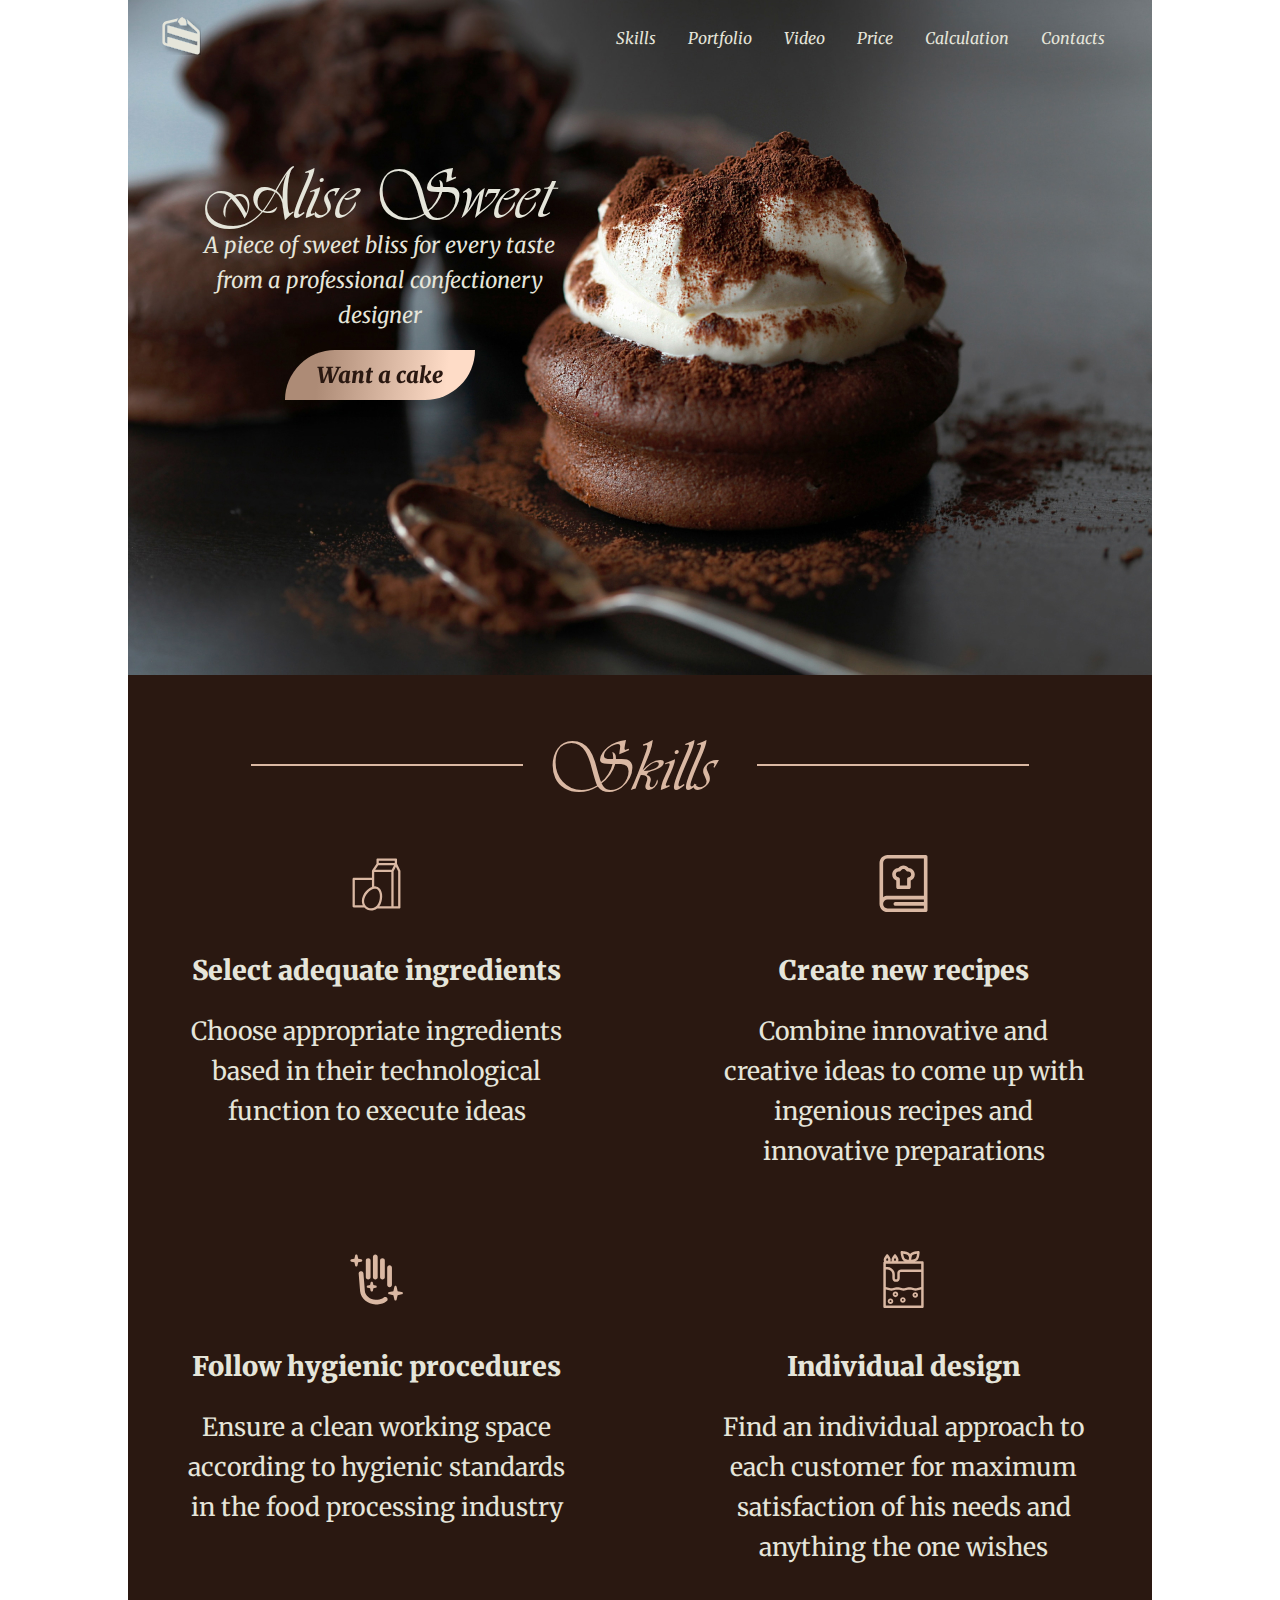
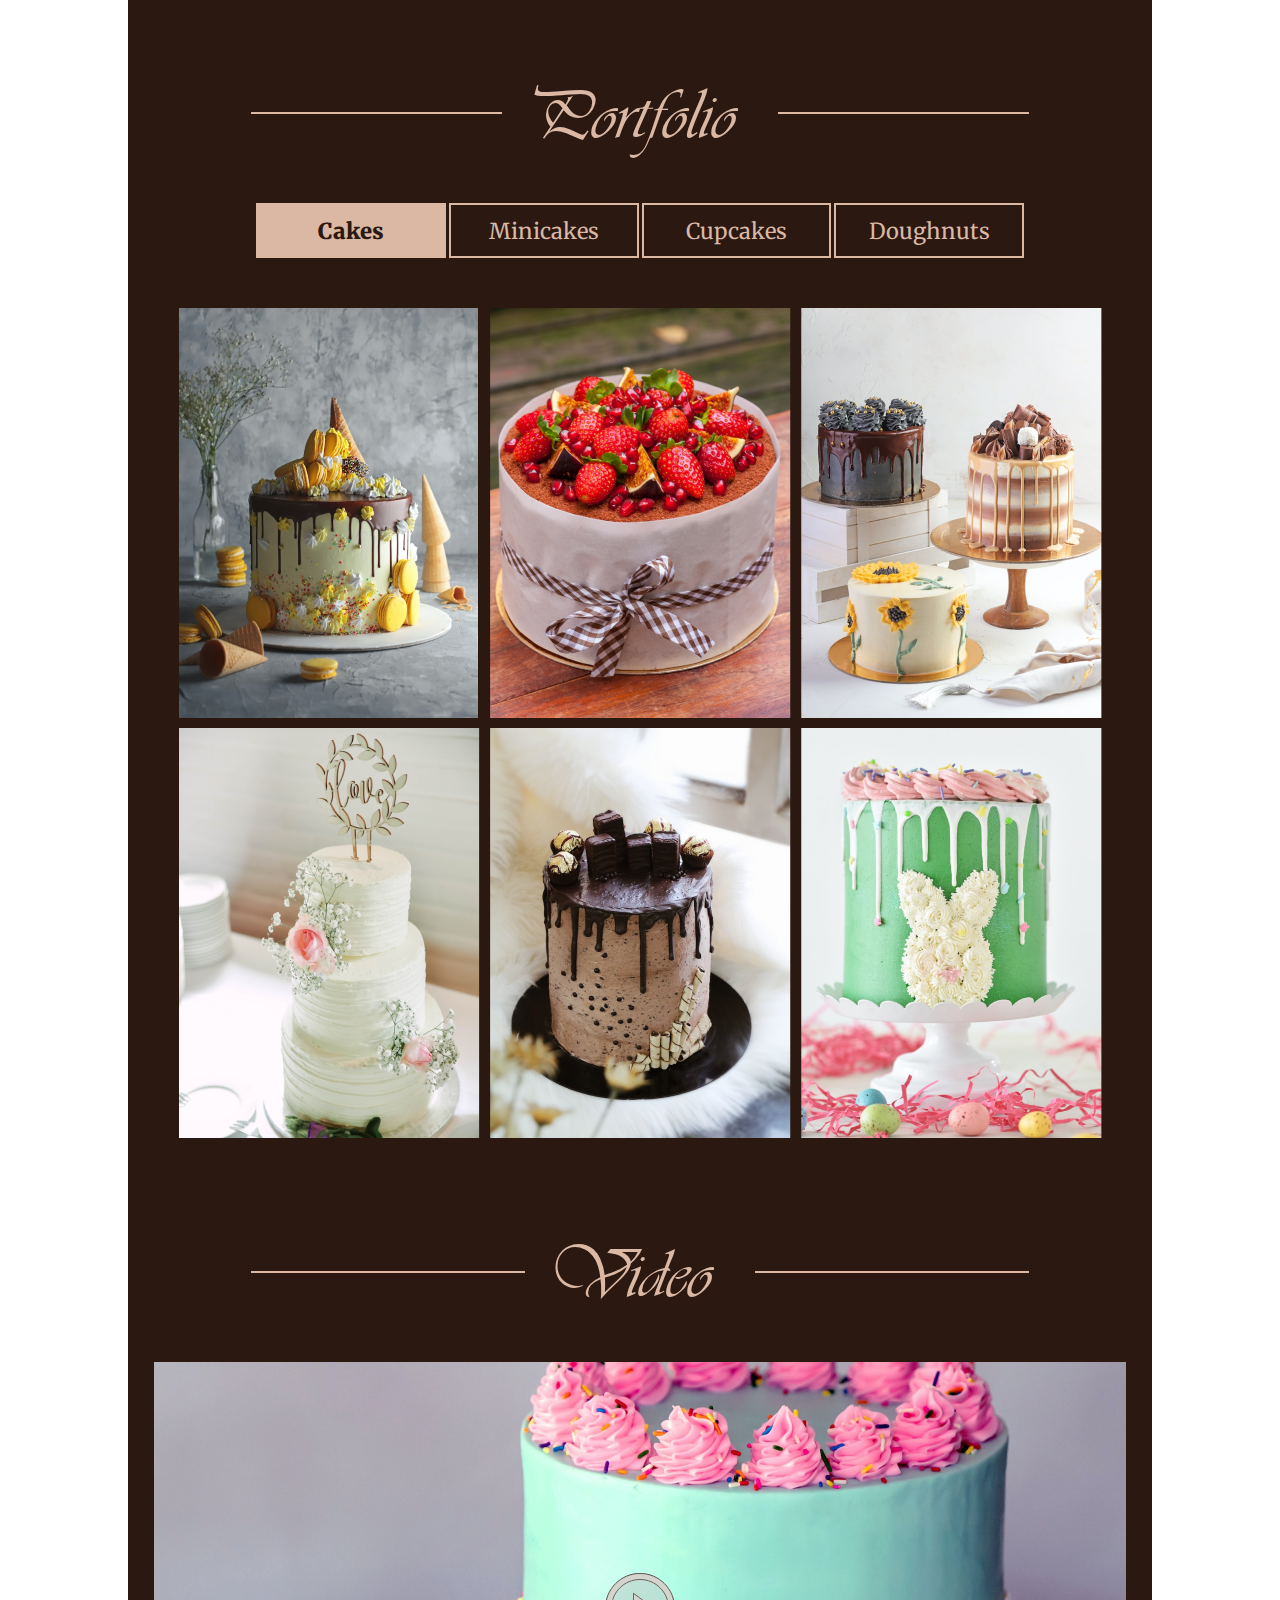
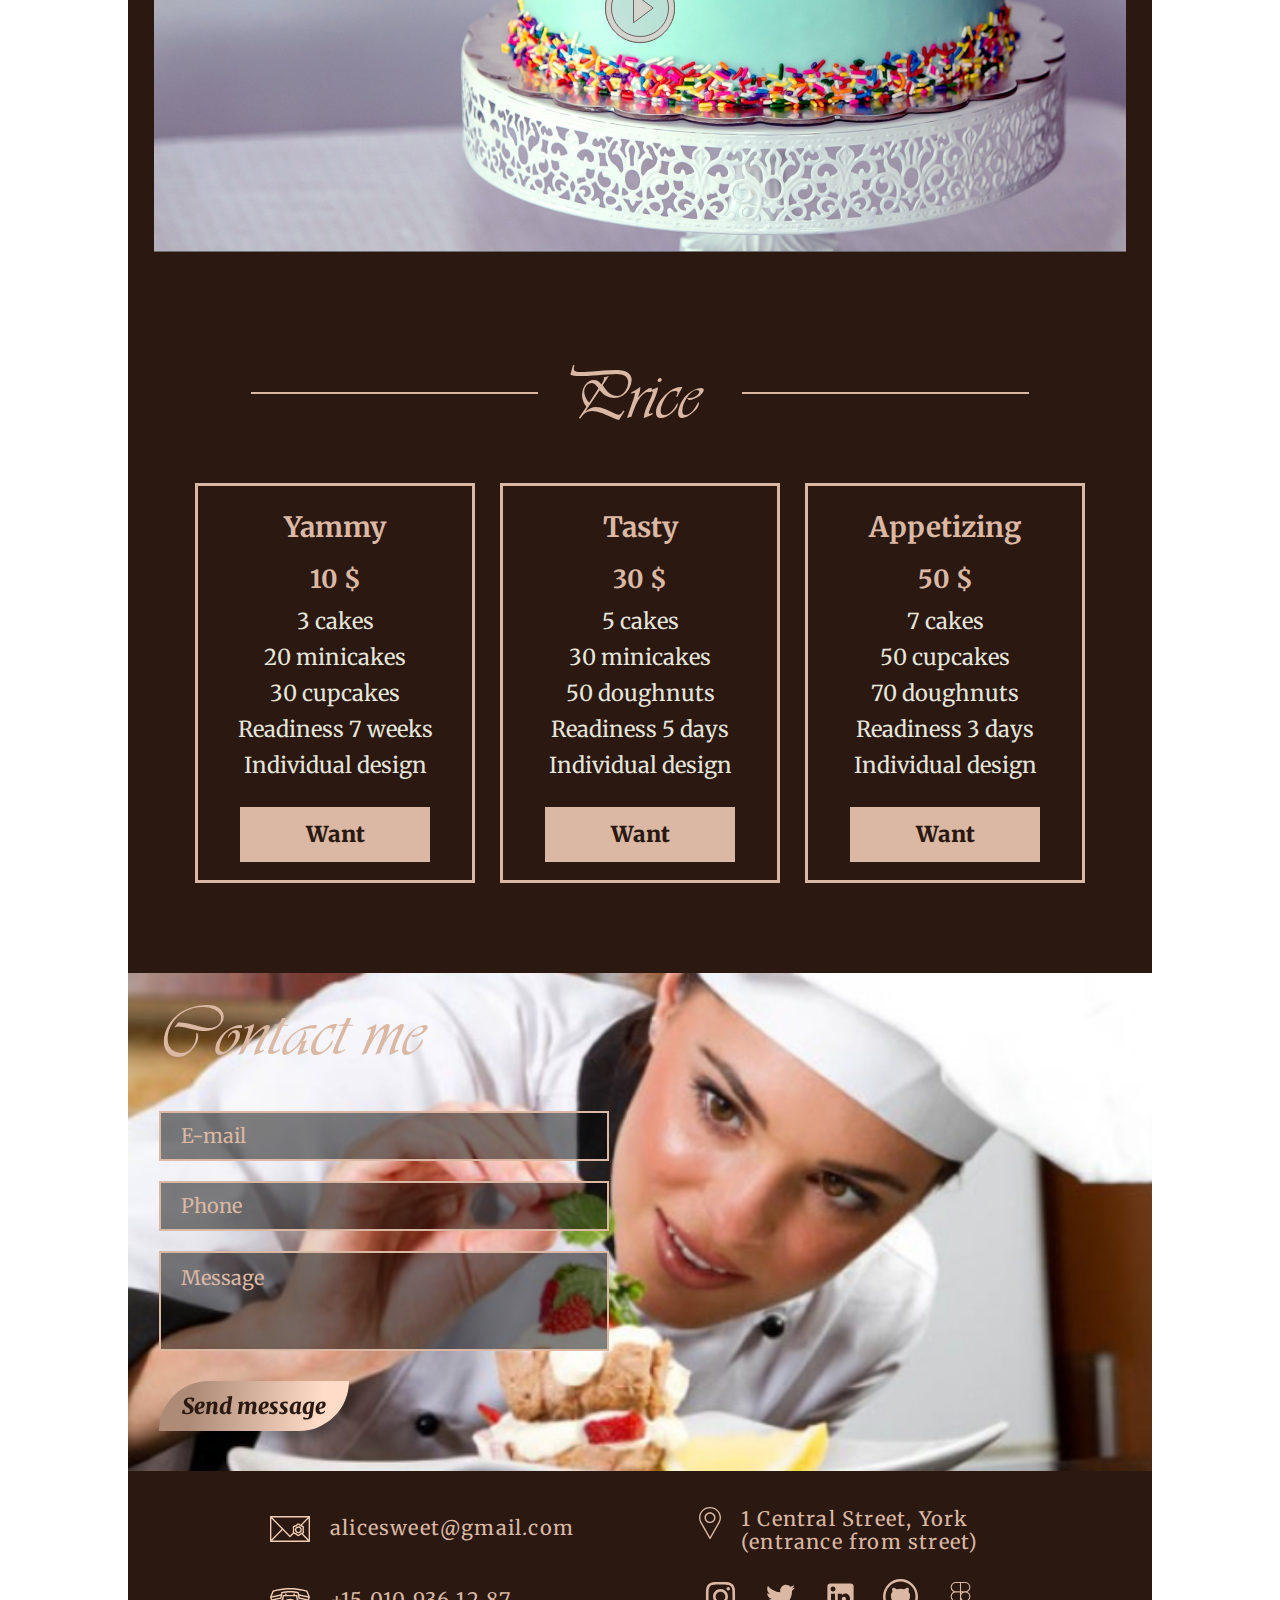
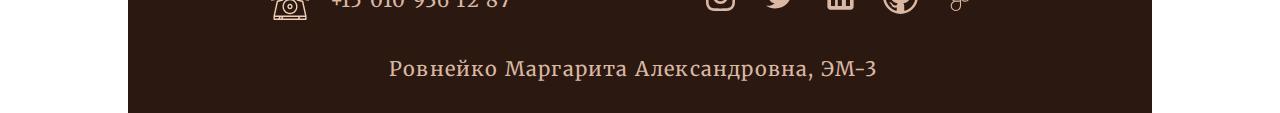
==== commit 4fc5e61f: "feat: add burger-menu" ====
--- a/index.html
+++ b/index.html
@@ -20,34 +20,22 @@
                         <a href="#"><img src="./assets/svg/Cake_logo.svg" alt="logo"></a>
                     </div>
 
-                    <nav class="header__navigation">
-                        <ul class="navigation">
-                            <li class="navigation__item">
-                                <a href="#skills" class="navigation__link">Skills</a>
-                            </li>
-                            <li class="navigation__item">
-                                <a href="#portfolio" class="navigation__link">Portfolio</a>
-                            </li>
-                            <li class="navigation__item">
-                                <a href="#video" class="navigation__link">Video</a>
-                            </li>
-                            <li class="navigation__item">
-                                <a href="#price" class="navigation__link">Price</a>
-                            </li>
-                            <li class="navigation__item">
-                                <a href="#price" class="navigation__link">Calculation</a>
-                            </li>
-                            <li class="navigation__item">
-                                <a href="#contacts" class="navigation__link">Contacts</a>
-                            </li>
+                    <nav class="menu">
+            
+                        <input id="menu-toggle" type="checkbox">
+                        <label class="menu-btn" for="menu-toggle">
+                        <span></span>
+                        </label>
+
+                        <ul class="menu__box">
+                            <li><a class="menu__item" href="#skills">Skills</a></li>
+                            <li><a class="menu__item" href="#portfolio">Portfolio</a></li>
+                            <li><a class="menu__item" href="#video">Video</a></li>
+                            <li><a class="menu__item" href="#price">Price</a></li>
+                            <li><a class="menu__item" href="#calculation">Calculation</a></li>
+                            <li><a class="menu__item" href="#contacts">Contacts</a></li>
                         </ul>
-                    </nav>
-                    <div class="burger-menu">
-                        <input id="menu-toggle" type="checkbox" />
-                        <label class="menu-btn" for="menu-toggle">
-                          <span></span>
-                        </label>
-                    </div>                    
+                    </nav>                
                 </div>
             </header>   
             
@@ -102,12 +90,12 @@
                     </div>
                     <div class="portfolio__buttons">
                         <div class="buttonbox">
-                            <button class="button2 button_colored" data-season="Cakes" data-i18n="Cakes">Cakes</button>
-                            <button class="button2" data-season="Minicakes" data-i18n="Minicakes">Minicakes</button>
+                            <button class="button2 button_colored" data-photos="Cakes">Cakes</button>
+                            <button class="button2" data-photos="Minicakes">Minicakes</button>
                         </div>
                         <div class="buttonbox">
-                            <button class="button2" data-season="Cupcakes" data-i18n="Cupcakes">Cupcakes</button>
-                            <button class="button2" data-season="Doughnuts" data-i18n="Doughnuts">Doughnuts</button>
+                            <button class="button2" data-photos="Cupcakes">Cupcakes</button>
+                            <button class="button2" data-photos="Doughnuts">Doughnuts</button>
                         </div>
                     </div>
                     <div class="portfolio__image">
@@ -130,16 +118,12 @@
                         <div class="player">
                             <video class="screen" src="./assets/video/video.mp4" poster="./assets/jpg/Video.jpg"></video>
                             <button class="button-play">
-                                <div width="70" height="70" class="icon1">
-                                    <img src ="./assets/svg/Player.svg" alt="player">
-                                </div>
+                                <img src ="./assets/svg/Player.svg" alt="player">
                             </button>
                             <div class="player__controls">
                                 <div class="controls">
                                     <button class="controls__play">
-                                        <div width="30" height="30" class="icon">
-                                            <img src ="./assets/svg/play-pause.svg" alt="play-pause">
-                                        </div>
+                                        <img src ="./assets/svg/play-pause.svg" alt="play-pause">
                                     </button>
                                     <input type="range" value="0" min="0" max="100" step="0.01" class="progress">
                                     <div class="controls__time">
@@ -148,17 +132,13 @@
                                         <span class="time__all">00:00</span>
                                     </div>
                                     <button class="controls__volume">
-                                        <div width="30" height="30" class="icon">
-                                            <img src ="./assets/svg/volume-mute.svg" alt="volume-mute">
-                                        </div>
+                                        <img src ="./assets/svg/volume-mute.svg" alt="volume-mute">
                                     </button>
                                     <input type="range" value="40" min="0" max="100" step="1" class="volume">
                                     <button class="controls__fullscreen">
-                                        <div width="70" height="70" class="icon">
                                             <img src ="./assets/svg/fullscreen.svg" alt="fullscreen">
-                                        </div>
                                     </button>
-                                </div>
+                                </div> 
                             </div>
                         </div>
                     </div>
@@ -238,34 +218,34 @@
                         <ul class="social">
                             <li>
                                 <a href="#">
-                                    <div width="35" height="35" class="icon">
+                                    <div class="icon">
                                         <img src ="./assets/svg/Instagram.svg" alt="Instagram">
                                     </div>
                                 </a>
                             <li>
                                 <a href="#">
-                                    <div width="35" height="35" class="icon">
+                                    <div class="icon">
                                         <img src ="./assets/svg/Twitter.svg" alt="Twitter">
                                     </div>
                                 </a>
                             </li>
                             <li>
                                 <a href="#">
-                                    <div width="35" height="35" class="icon">
+                                    <div class="icon">
                                         <img src ="./assets/svg/Linkedin.svg" alt="Linkedin">
                                     </div>
                                 </a>
                             </li>
                             <li>
                                 <a href="https://github.com/MargaritaRovnejko/BSTU-konditerskaya" target="_blank">
-                                    <div width="35" height="35" class="icon">
+                                    <div class="icon">
                                         <img src ="./assets/svg/Github.svg" alt="Github">
                                     </div>
                                 </a>
                             </li>
                             <li>
                                 <a href="https://www.figma.com/file/vs0ZoHThVhpwecE0QR3yUV/%D0%9A%D0%BE%D0%BD%D0%B4%D0%B8%D1%82%D0%B5%D1%80%D1%81%D0%BA%D0%B0%D1%8F?node-id=55301-2&t=aeZEN50JUlRRSycg-0" target="_blank">
-                                    <div width="35" height="35" class="icon">
+                                    <div class="icon">
                                         <img src ="./assets/svg/Figma.svg" alt="Figma">
                                     </div>
                                 </a>
--- a/style.css
+++ b/style.css
@@ -134,6 +134,14 @@
   align-items: center;
   padding: 17px 22px 17px 34px;
 }
+.header__wrapper .menu-btn {
+  display: block;
+}
+@media screen and (min-width: 767px) {
+  .header__wrapper .menu-btn {
+    display: none;
+  }
+}
 @media screen and (max-width: 768px) {
   .header__wrapper {
     padding: 12px 2px 22px 34px;
@@ -142,15 +150,6 @@
 @media screen and (max-width: 320px) {
   .header__wrapper {
     padding: 7px 10px 6px 6px;
-  }
-}
-
-.burger-menu {
-  display: none;
-}
-@media screen and (max-width: 320px) {
-  .burger-menu {
-    display: block;
   }
 }
 
@@ -161,40 +160,67 @@
   }
 }
 
-.navigation {
+nav {
+  display: flex;
+  position: relative;
+}
+nav .menu__box {
   display: flex;
   flex-wrap: wrap;
-  margin: 0px;
+  gap: 32px;
+  margin: 0px 25px 0px 0px;
   padding: 0px;
 }
-
-@media screen and (max-width: 320px) {
-  nav {
-    display: none;
-  }
-}
-
-.navigation__item {
-  padding-right: 30px;
+@media screen and (max-width: 768px) {
+  nav .menu__box {
+    gap: 25px;
+  }
+}
+@media screen and (max-width: 767px) {
+  nav .menu__box {
+    position: fixed;
+    visibility: hidden;
+    flex-direction: column;
+    top: 0px;
+    right: -200px;
+    width: 200px;
+    height: 100%;
+    gap: 8px;
+    margin: 0;
+    padding-top: 28px;
+    padding-left: 53px;
+    padding-right: 122px;
+    background-color: #2A1811;
+    box-shadow: 1px 0px 10px rgba(0, 0, 0, 0.5);
+    transition-duration: 3s;
+    z-index: 5;
+  }
+}
+nav .menu__box li {
+  list-style-type: none;
+}
+nav .menu__box li a {
+  text-decoration: none;
+}
+
+.menu__item {
   font-size: 16px;
   line-height: 20px;
   list-style-type: none;
   align-items: center;
-}
-@media screen and (max-width: 768px) {
-  .navigation__item {
-    padding-right: 25px;
-  }
-}
-.navigation__item .navigation__link {
   text-decoration: none;
   color: #E5E5DA;
 }
-.navigation__item .navigation__link:hover {
+.menu__item:hover {
   color: #DAB8A3;
 }
-.navigation__item .navigation__link:active {
+.menu__item:active {
   color: #2A1811;
+}
+@media screen and (max-width: 767px) {
+  .menu__item {
+    font-size: 10px;
+  }
 }
 
 .picture {
@@ -664,12 +690,6 @@
   position: relative;
   overflow: hidden;
 }
-
-.player video {
-  display: block;
-  width: 100%;
-}
-
 .player .button-play {
   position: absolute;
   top: 210px;
@@ -677,6 +697,24 @@
   background-color: transparent;
   border: none;
 }
+.player .button-play img {
+  display: flex;
+  cursor: pointer;
+  width: 70px;
+  height: 70px;
+}
+@media screen and (max-width: 768px) {
+  .player .button-play img {
+    width: 40px;
+    height: 40px;
+  }
+}
+@media screen and (max-width: 320px) {
+  .player .button-play img {
+    width: 10px;
+    height: 10px;
+  }
+}
 @media screen and (max-width: 768px) {
   .player .button-play {
     top: 160px;
@@ -690,21 +728,9 @@
   }
 }
 
-.icon1 {
-  display: flex;
-  cursor: pointer;
-}
-@media screen and (max-width: 768px) {
-  .icon1 {
-    width: 40px;
-    height: 40px;
-  }
-}
-@media screen and (max-width: 320px) {
-  .icon1 {
-    width: 10px;
-    height: 10px;
-  }
+.player video {
+  display: block;
+  width: 100%;
 }
 
 .player__controls {
@@ -715,71 +741,36 @@
   padding: 10px 10px 10px 0px;
   background-color: rgba(0, 0, 0, 0.5);
 }
-
 .player__controls .controls {
   display: flex;
   justify-content: space-around;
   align-items: center;
 }
-
 .player__controls .controls button {
   margin: 0px 10px;
   padding: 0px;
   border: 0px;
   background-color: transparent;
 }
-
 .player__controls .controls input[type=range] {
   height: 10px;
   border-radius: 5px;
   cursor: pointer;
 }
-
 .player__controls .controls .progress {
   background: linear-gradient(to right, #2A1811 0%, #2A1811 0%, #E5E5DA 0%, #E5E5DA 100%);
   flex-basis: 70%;
   margin: 0px;
 }
-
 .player__controls .controls .controls__time {
   display: flex;
   justify-content: space-around;
   margin-left: 5px;
   margin-right: 5px;
 }
-
-.player__controls .controls button {
-  margin: 0px 10px;
-  padding: 0px;
-  border: 0px;
-  background-color: transparent;
-}
-
 .player__controls .controls .volume {
   background: linear-gradient(to right, #2A1811 0%, #2A1811 40%, #E5E5DA 40%, #E5E5DA 100%);
-}
-
-.player__controls .controls input[type=range] {
-  height: 10px;
-  border-radius: 5px;
-  cursor: pointer;
-  margin: 0px;
-}
-
-.player__controls .controls .volume {
   flex-basis: 20%;
-}
-
-.player__controls .controls button {
-  margin: 0px 10px;
-  padding: 0px;
-  border: 0px;
-  background-color: transparent;
-}
-
-.icon {
-  display: flex;
-  cursor: pointer;
 }
 
 .video {
@@ -1274,6 +1265,12 @@
   margin: 0px;
   height: 35px;
 }
+.social .icon {
+  width: 35px;
+  height: 35px;
+  display: flex;
+  cursor: pointer;
+}
 .social .icon:hover {
   transition: 0.3s;
   transform: scale(1.5);
@@ -1473,9 +1470,13 @@
   width: 15px;
   height: 7px;
   cursor: pointer;
-  z-index: 1;
-  margin-top: 14px;
-  margin-right: 12px;
+  z-index: 6;
+}
+@media screen and (max-width: 767px) {
+  .menu-btn {
+    margin-top: 7px;
+    margin-right: 3px;
+  }
 }
 
 .menu-btn > span,
@@ -1486,7 +1487,7 @@
   width: 100%;
   height: 1px;
   background-color: #E5E5DA;
-  transition-duration: 0.25s;
+  transition-duration: 1.25s;
 }
 
 .menu-btn > span::before {
@@ -1517,7 +1518,11 @@
   transform: rotate(90deg);
 }
 
-#menu-toggle:checked ~ .menubox {
+#menu-toggle:checked ~ .menu__box {
   visibility: visible;
-  left: 0;
+  right: 0px;
+}
+
+.menu__item:hover {
+  color: #DAB8A3;
 }/*# sourceMappingURL=style.css.map */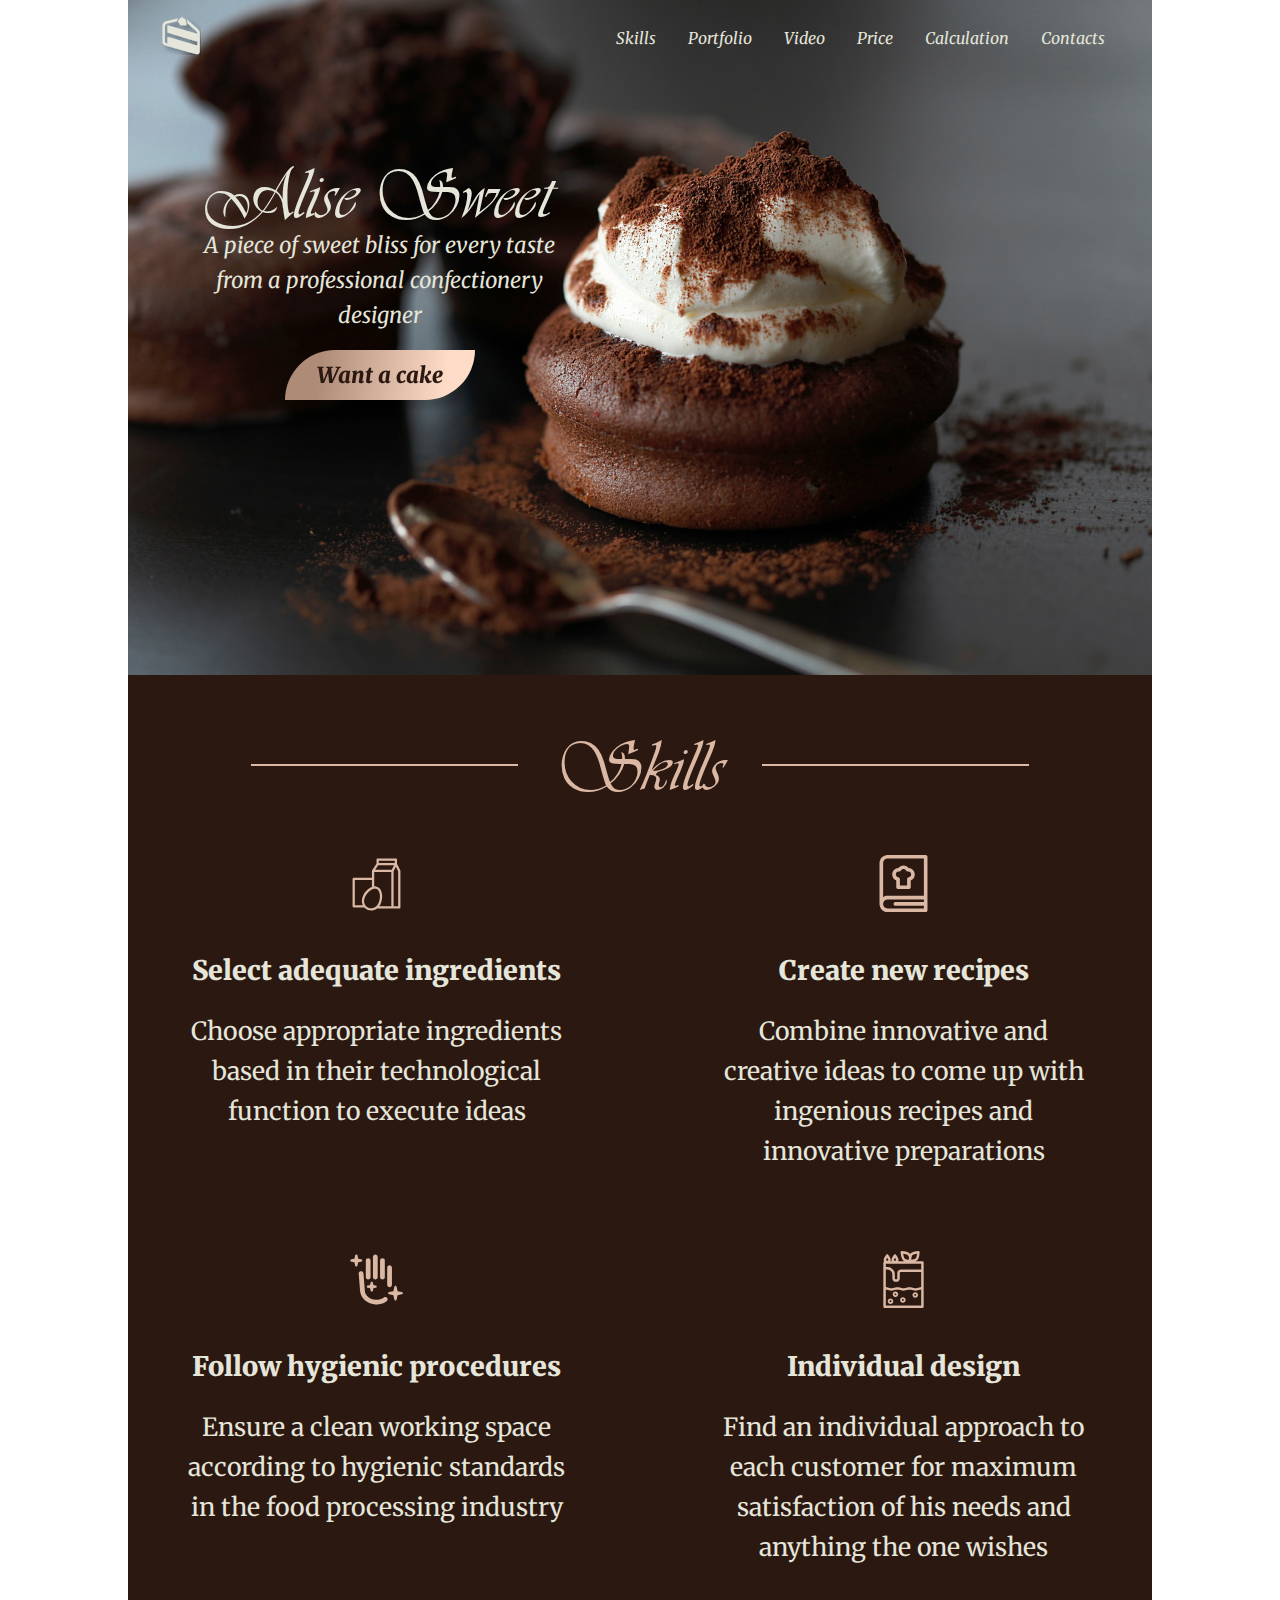
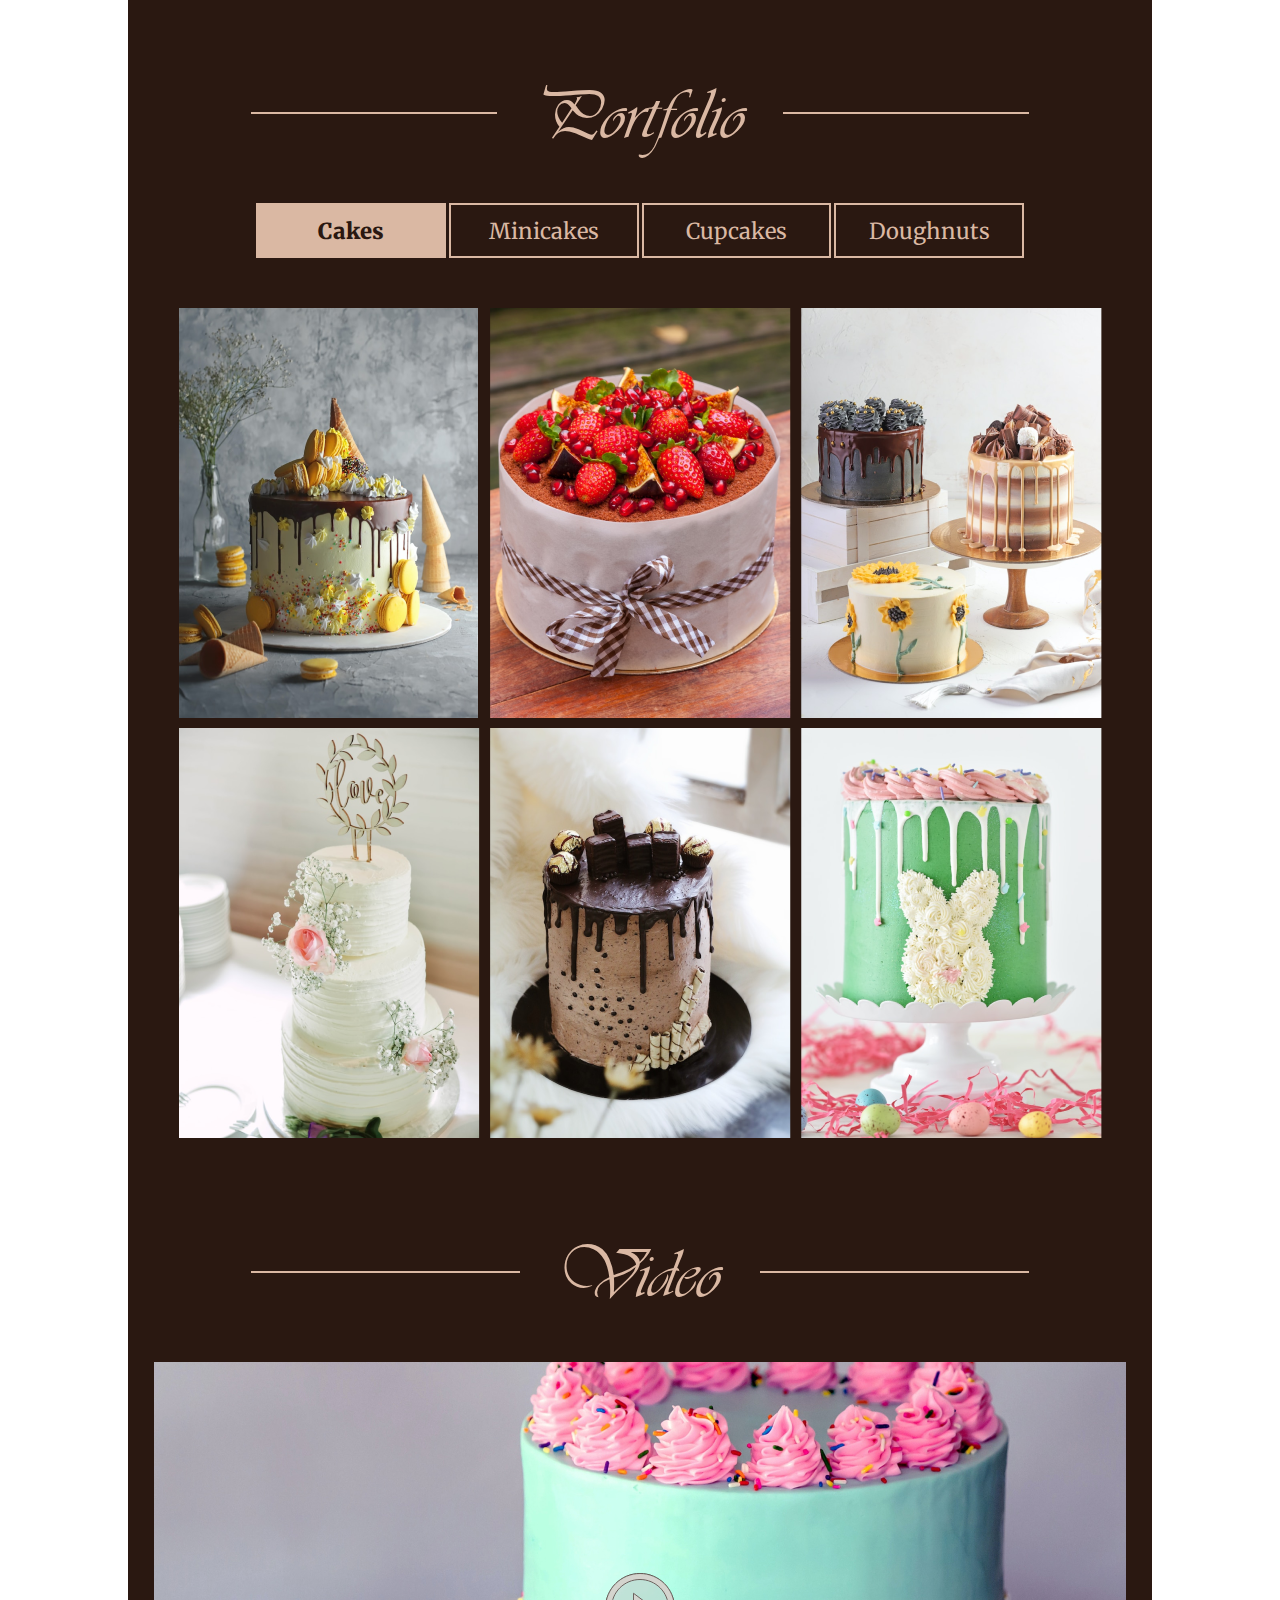
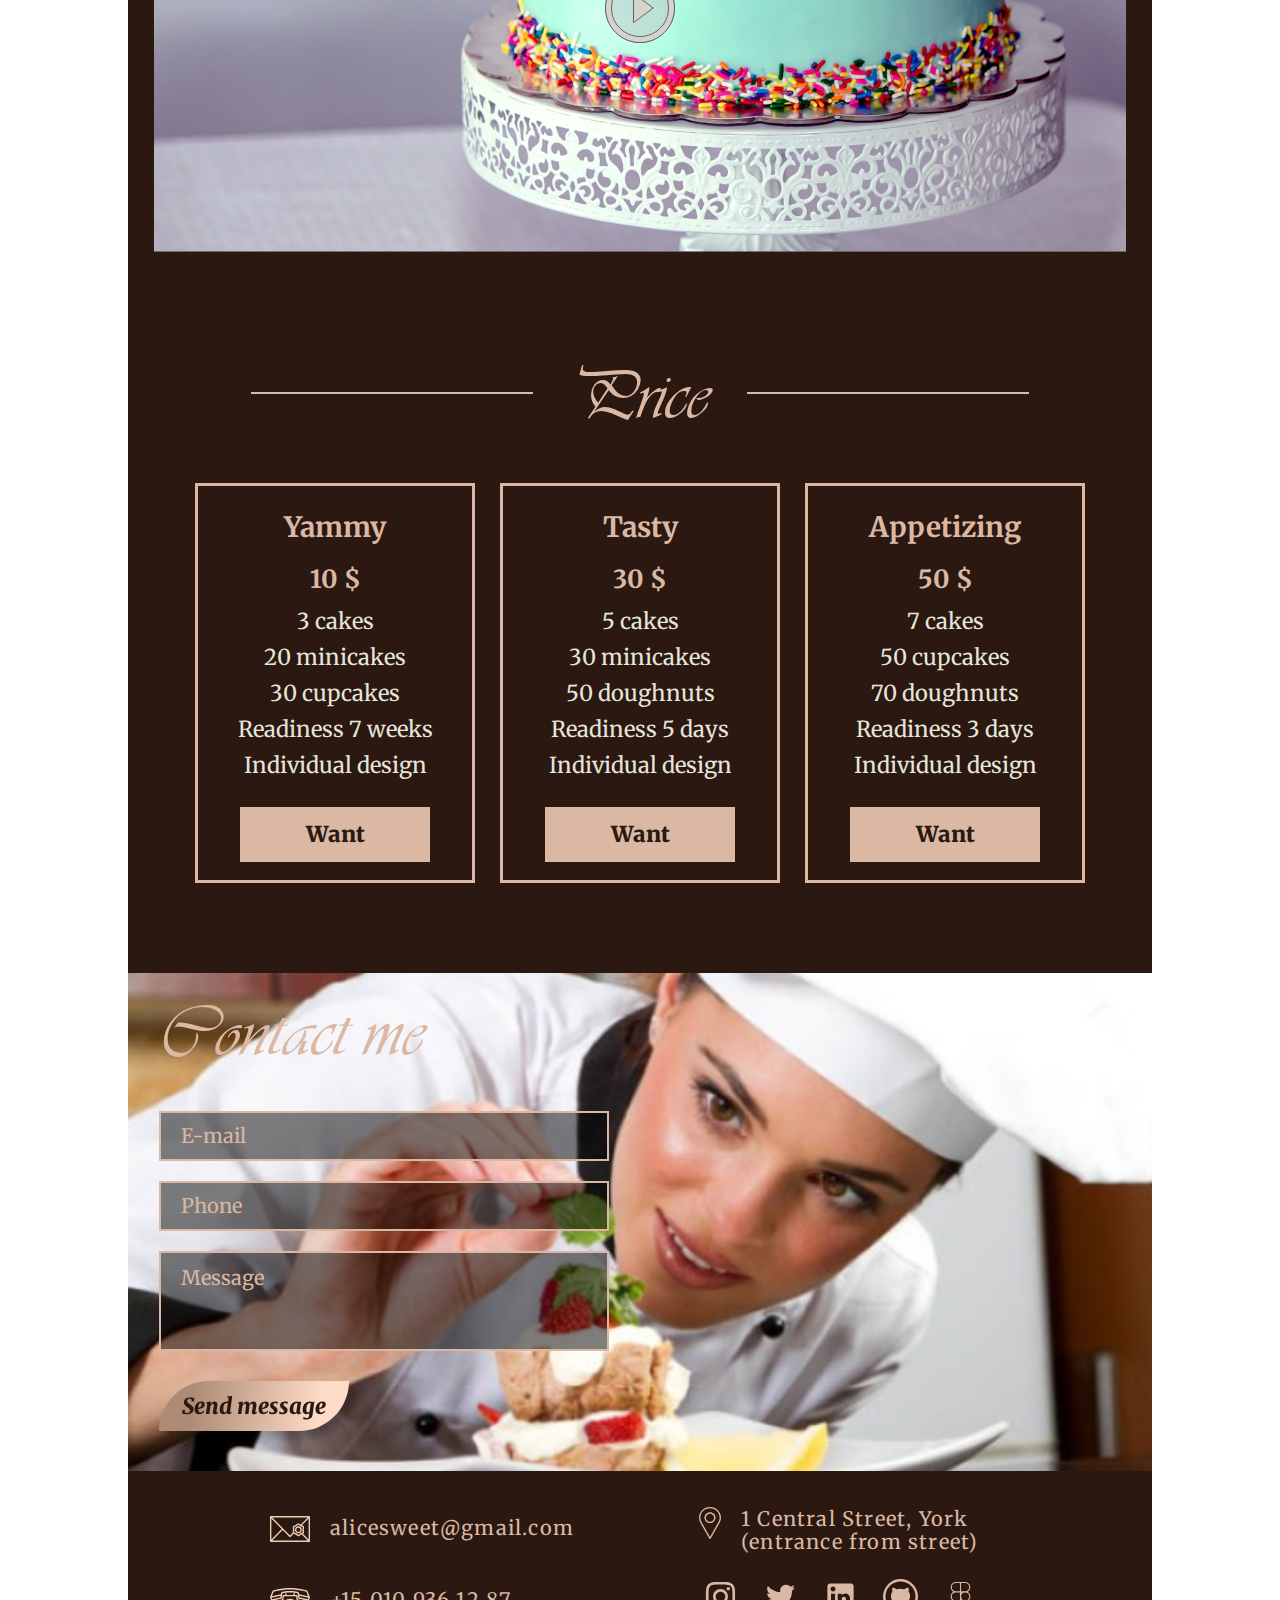
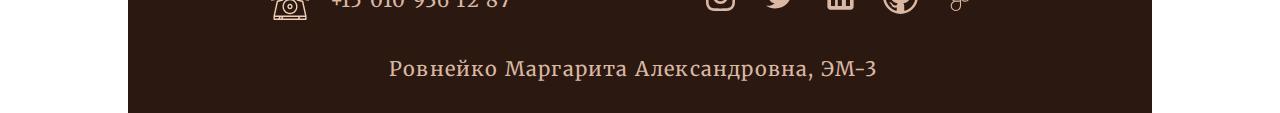
==== commit 6963a727: "fix: change way to secondpage" ====
--- a/index.html
+++ b/index.html
@@ -32,7 +32,7 @@
                             <li><a class="menu__item" href="#portfolio">Portfolio</a></li>
                             <li><a class="menu__item" href="#video">Video</a></li>
                             <li><a class="menu__item" href="#price">Price</a></li>
-                            <li><a class="menu__item" href="#calculation">Calculation</a></li>
+                            <li><a class="menu__item" href="calc.html">Calculation</a></li>
                             <li><a class="menu__item" href="#contacts">Contacts</a></li>
                         </ul>
                     </nav>                
@@ -90,23 +90,68 @@
                     </div>
                     <div class="portfolio__buttons">
                         <div class="buttonbox">
-                            <button class="button2 button_colored" data-photos="Cakes">Cakes</button>
-                            <button class="button2" data-photos="Minicakes">Minicakes</button>
+                            <button class="button2 button_colored" data-photo="Cakes">Cakes</button>
+                            <button class="button2" data-photo="Minicakes">Minicakes</button>
                         </div>
                         <div class="buttonbox">
-                            <button class="button2" data-photos="Cupcakes">Cupcakes</button>
-                            <button class="button2" data-photos="Doughnuts">Doughnuts</button>
-                        </div>
-                    </div>
-                    <div class="portfolio__image">
-                        <img src="./assets/png/Cakes/Cake_1.png" alt="image 1">
-                        <img src="./assets/png/Cakes/Cake_2.png" alt="image 2" class="primary">
-                        <img src="./assets/png/Cakes/Cake_3.png" alt="image 3" class="primary">
-                        <img src="./assets/png/Cakes/Cake_4.png" alt="image 4" class="primary">
-
-                        <img src="./assets/png/Cakes/Cake_5.png" alt="image 5" class="additional">
-                        <img src="./assets/png/Cakes/Cake_6.png" alt="image 6" class="additional">
-                    </div>
+                            <button class="button2" data-photo="Cupcakes">Cupcakes</button>
+                            <button class="button2" data-photo="Doughnuts">Doughnuts</button>
+                        </div>
+                    </div>
+                    <div class="photo__slider"> 
+                        <div class="slider">
+                            <div class="portfolio__image slider_left">
+                                <img src="./assets/png/Cakes/1.png" alt="image 1">
+                                <img src="./assets/png/Cakes/2.png" alt="image 2" class="primary">
+                                <img src="./assets/png/Cakes/3.png" alt="image 3" class="primary">
+                                <img src="./assets/png/Cakes/4.png" alt="image 4" class="primary">
+
+                                <img src="./assets/png/Cakes/5.png" alt="image 5" class="additional">
+                                <img src="./assets/png/Cakes/6.png" alt="image 6" class="additional">
+                               
+                            </div>
+                            <div class="portfolio__image slider_center">
+                                <img src="./assets/png/Cakes/1.png" alt="image 1">
+                                <img src="./assets/png/Cakes/2.png" alt="image 2" class="primary">
+                                <img src="./assets/png/Cakes/3.png" alt="image 3" class="primary">
+                                <img src="./assets/png/Cakes/4.png" alt="image 4" class="primary">
+
+                                <img src="./assets/png/Cakes/5.png" alt="image 5" class="additional">
+                                <img src="./assets/png/Cakes/6.png" alt="image 6" class="additional">
+                           
+                            </div>
+                            <div class="portfolio__image slider_right">
+                                <img src="./assets/png/Cakes/1.png" alt="image 1">
+                                <img src="./assets/png/Cakes/2.png" alt="image 2" class="primary">
+                                <img src="./assets/png/Cakes/3.png" alt="image 3" class="primary">
+                                <img src="./assets/png/Cakes/4.png" alt="image 4" class="primary">
+
+                                <img src="./assets/png/Cakes/5.png" alt="image 5" class="additional">
+                                <img src="./assets/png/Cakes/6.png" alt="image 6" class="additional">
+                               
+                            </div>
+                        </div> 
+                        <div class="arrows">
+                            <button class="button_slider_left"> 
+                                    <svg width="18px" height="17px" viewBox="0 0 18 17" version="1.1" xmlns="http://www.w3.org/2000/svg" xmlns:xlink="http://www.w3.org/1999/xlink">
+                                        <g transform="translate(8.500000, 8.500000) scale(-1, 1) translate(-8.500000, -8.500000)">
+                                            <polygon class="arrow-6-pl" points="16.3746667 8.33860465 7.76133333 15.3067621 6.904 14.3175671 14.2906667 8.34246869 6.908 2.42790698 7.76 1.43613596"></polygon>
+                                            <polygon class="arrow-6-pl-fixed" points="16.3746667 8.33860465 7.76133333 15.3067621 6.904 14.3175671 14.2906667 8.34246869 6.908 2.42790698 7.76 1.43613596"></polygon>
+                                            <path d="M-1.48029737e-15,0.56157424 L-1.48029737e-15,16.1929159 L9.708,8.33860465 L-2.66453526e-15,0.56157424 L-1.48029737e-15,0.56157424 Z M1.33333333,3.30246869 L7.62533333,8.34246869 L1.33333333,13.4327013 L1.33333333,3.30246869 L1.33333333,3.30246869 Z"></path>
+                                        </g>
+                                    </svg>
+                            </button>
+                            <button class="button_slider_right"> 
+                                <svg width="18px" height="17px" viewBox="-1 0 18 17" version="1.1" xmlns="http://www.w3.org/2000/svg" xmlns:xlink="http://www.w3.org/1999/xlink">
+                                    <g>
+                                    <polygon class="arrow-6-pl" points="16.3746667 8.33860465 7.76133333 15.3067621 6.904 14.3175671 14.2906667 8.34246869 6.908 2.42790698 7.76 1.43613596"></polygon>
+                                    <polygon class="arrow-6-pl-fixed" points="16.3746667 8.33860465 7.76133333 15.3067621 6.904 14.3175671 14.2906667 8.34246869 6.908 2.42790698 7.76 1.43613596"></polygon>
+                                    <path d="M-4.58892184e-16,0.56157424 L-4.58892184e-16,16.1929159 L9.708,8.33860465 L-1.64313008e-15,0.56157424 L-4.58892184e-16,0.56157424 Z M1.33333333,3.30246869 L7.62533333,8.34246869 L1.33333333,13.4327013 L1.33333333,3.30246869 L1.33333333,3.30246869 Z"></path>
+                                    </g>
+                                </svg>
+                            </button>
+                        </div> 
+                    </div>   
                 </div>
             </section>
             <section class="video" id="video">
@@ -158,7 +203,7 @@
                             <p data-i18n="price-description-1-p-3">30 cupcakes</p>
                             <p data-i18n="price-description-1-p-4">Readiness 7 weeks</p>
                             <p data-i18n="price-description-1-p-5">Individual design</p>
-                            <button class="button3 button_colored" data-i18n="order">Want</button>
+                            <button class="button3" data-i18n="order">Want</button>
                         </div>
                         <div class="plan">
                             <h4 data-i18n="">Tasty</h4>
@@ -168,7 +213,7 @@
                             <p data-i18n="price-description-2-p-3">50 doughnuts</p>
                             <p data-i18n="price-description-2-p-4">Readiness 5 days</p>
                             <p data-i18n="price-description-2-p-5">Individual design</p>
-                            <button class="button3 button_colored" data-i18n="order">Want</button>
+                            <button class="button3" data-i18n="order">Want</button>
                         </div>
                         <div class="plan">
                             <h4 data-i18n="">Appetizing</h4>
@@ -178,7 +223,7 @@
                             <p data-i18n="price-description-3-p-3">70 doughnuts</p>
                             <p data-i18n="price-description-3-p-4">Readiness 3 days</p>
                             <p data-i18n="price-description-3-p-5">Individual design</p>
-                            <button class="button3 button_colored" data-i18n="order">Want</button>
+                            <button class="button3" data-i18n="order">Want</button>
                         </div>
                     </div>
                 </div>
--- a/style.css
+++ b/style.css
@@ -123,6 +123,48 @@
   }
 }
 
+h6 {
+  font-family: "Merriweather";
+  font-style: italic;
+  font-weight: 400;
+  font-size: 40px;
+  line-height: 40px;
+  margin: 0px;
+  text-align: center;
+  color: #E5E5DA;
+}
+@media screen and (max-width: 768px) {
+  h6 {
+    font-size: 30px;
+  }
+}
+@media screen and (max-width: 320px) {
+  h6 {
+    font-size: 20px;
+  }
+}
+
+em {
+  font-family: "Merriweather";
+  font-style: italic;
+  font-weight: 400;
+  font-size: 30px;
+  line-height: 40px;
+  margin: 0px;
+  text-align: center;
+  color: #E5E5DA;
+}
+@media screen and (max-width: 768px) {
+  em {
+    font-size: 25px;
+  }
+}
+@media screen and (max-width: 320px) {
+  em {
+    font-size: 20px;
+  }
+}
+
 section {
   scroll-behavior: smooth;
 }
@@ -137,7 +179,7 @@
 .header__wrapper .menu-btn {
   display: block;
 }
-@media screen and (min-width: 767px) {
+@media screen and (min-width: 767.5px) {
   .header__wrapper .menu-btn {
     display: none;
   }
@@ -176,7 +218,7 @@
     gap: 25px;
   }
 }
-@media screen and (max-width: 767px) {
+@media screen and (max-width: 767.5px) {
   nav .menu__box {
     position: fixed;
     visibility: hidden;
@@ -192,7 +234,7 @@
     padding-right: 122px;
     background-color: #2A1811;
     box-shadow: 1px 0px 10px rgba(0, 0, 0, 0.5);
-    transition-duration: 3s;
+    transition-duration: 1s;
     z-index: 5;
   }
 }
@@ -217,7 +259,7 @@
 .menu__item:active {
   color: #2A1811;
 }
-@media screen and (max-width: 767px) {
+@media screen and (max-width: 767.5px) {
   .menu__item {
     font-size: 10px;
   }
@@ -590,10 +632,36 @@
   }
 }
 
+.photo__slider {
+  position: relative;
+  width: 100%;
+  height: 830px;
+  overflow-x: hidden;
+}
+@media screen and (max-width: 768px) {
+  .photo__slider {
+    height: 830px;
+  }
+}
+@media screen and (max-width: 320px) {
+  .photo__slider {
+    height: 410px;
+  }
+}
+
+.slider {
+  display: flex;
+  width: 300%;
+  position: absolute;
+  left: -100%;
+  transition-duration: 3s;
+}
+
 .portfolio__image {
   display: flex;
   flex-wrap: wrap;
   justify-content: center;
+  width: 100%;
   gap: 10px;
 }
 @media screen and (max-width: 768px) {
@@ -605,6 +673,73 @@
   .portfolio__image .additional, .portfolio__image .primary {
     display: none;
   }
+}
+
+.arrows {
+  display: flex;
+  position: absolute;
+  z-index: 2;
+  width: 100%;
+  justify-content: space-between;
+  top: calc(50% - 10px);
+  opacity: 0;
+  transition: all 0.5s;
+}
+.slider:hover + .arrows, .arrows:hover {
+  opacity: 1;
+}
+
+.move_left {
+  animation-name: move_left;
+  animation-duration: 1.5s;
+}
+
+@keyframes move_left {
+  0% {
+    left: -100%;
+  }
+  100% {
+    left: -200%;
+  }
+}
+.move_right {
+  animation-name: move_right;
+  animation-duration: 1.5s;
+}
+
+@keyframes move_right {
+  0% {
+    left: -100%;
+  }
+  100% {
+    left: 0%;
+  }
+}
+.button_slider_left {
+  cursor: pointer;
+  width: 40px;
+  height: 25px;
+  background-color: #DAB8A3;
+  color: #2A1811;
+  border-radius: 10px;
+  border: none;
+}
+.button_slider_left:hover {
+  background-color: #E5E5DA;
+  color: #2A1811;
+}
+
+.button_slider_right {
+  cursor: pointer;
+  width: 40px;
+  height: 25px;
+  background-color: #DAB8A3;
+  color: #2A1811;
+  border-radius: 10px;
+  border: none;
+}
+.button_slider_right:hover {
+  background-color: #E5E5DA;
 }
 
 .portfolio {
@@ -1307,6 +1442,146 @@
   background-color: #2A1811;
 }
 
+._picture {
+  background-color: #2A1811;
+}
+
+.calculation__container {
+  display: flex;
+  flex-direction: column;
+  align-items: center;
+  gap: 25px;
+  padding-top: 13px;
+  padding-bottom: 0px;
+}
+@media screen and (max-width: 768px) {
+  .calculation__container {
+    gap: 38px;
+    padding-top: 0px;
+    padding-bottom: 0px;
+  }
+}
+@media screen and (max-width: 320px) {
+  .calculation__container {
+    gap: 16px;
+    padding-top: 3px;
+    padding-bottom: 20px;
+  }
+}
+
+.heading__line {
+  display: inline-block;
+  width: 80%;
+  text-align: center;
+  background-image: linear-gradient(to top, #2A1811 49%, #DAB8A3 49%, #DAB8A3 51%, #2A1811 51%);
+}
+@media screen and (max-width: 768px) {
+  .heading__line {
+    width: 67%;
+  }
+}
+
+.h2_color-back {
+  background-color: #2A1811;
+  padding: 30px 39.55px 30px 34.35px;
+}
+@media screen and (max-width: 768px) {
+  .h2_color-back {
+    padding: 15px 23px 19px 27px;
+  }
+}
+@media screen and (max-width: 320px) {
+  .h2_color-back {
+    padding: 2px 15px 5px 10px;
+  }
+}
+
+.form__select {
+  appearance: none;
+  -webkit-appearance: none;
+  -moz-appearance: none;
+  background-image: url("assets/svg/Arrow.svg");
+  background-repeat: no-repeat;
+  background-position: 94% center;
+  margin: 16px 80px 38px 80px;
+  font-family: "Merriweather";
+  font-style: italic;
+  background-color: #2A1811;
+  font-weight: 400;
+  font-size: 20px;
+  line-height: 40px;
+  border-radius: 10px;
+  color: #E5E5DA;
+  width: 300px;
+  height: 60px;
+  border: 1.5px solid;
+  border-color: #E5E5DA;
+  box-sizing: border-box;
+  padding: 9px 0px 11px 10px;
+}
+@media screen and (max-width: 768px) {
+  .form__select {
+    margin: 14px 36px 37px 37px;
+    padding: 8px 0px 11px 17px;
+  }
+}
+@media screen and (max-width: 320px) {
+  .form__select {
+    margin: 30px 3px 50px 3px;
+    padding: 8px 0px 11px 16px;
+  }
+}
+
+.total {
+  margin: 55px 0px 55px 105px;
+}
+@media screen and (max-width: 768px) {
+  .total {
+    margin: 67px 83px 51px;
+  }
+}
+@media screen and (max-width: 320px) {
+  .total {
+    margin: 45px 0px 26px 70px;
+  }
+}
+
+.form__input {
+  font-family: "Merriweather";
+  font-style: italic;
+  background-color: #2A1811;
+  font-weight: 400;
+  font-size: 20px;
+  line-height: 40px;
+  border-radius: 10px;
+  color: #E5E5DA;
+  width: 300px;
+  height: 60px;
+  border: 1.5px solid;
+  border-color: #E5E5DA;
+  box-sizing: border-box;
+  padding: 9px 5px 11px 10px;
+  margin: 12px 0px 32px 153px;
+  width: 150px;
+  height: 60px;
+}
+@media screen and (max-width: 768px) {
+  .form__input {
+    margin: 14px 0px 24px 110px;
+    padding: 10px 5px 11px 17px;
+  }
+}
+@media screen and (max-width: 320px) {
+  .form__input {
+    margin: 30px 3px 40px 73px;
+    padding: 8px 5px 11px 18px;
+  }
+}
+
+.calculation {
+  background-color: #2A1811;
+}
+
 .button {
   width: 19rem;
   height: 5rem;
@@ -1357,6 +1632,67 @@
   }
 }
 
+.calculation__button {
+  width: 19rem;
+  height: 5rem;
+  cursor: pointer;
+  font-size: 2.2rem;
+  line-height: 5rem;
+  font-weight: 900;
+  font-style: italic;
+  font-family: Merriweather, Times, serif;
+  color: #2A1811;
+  background: linear-gradient(96.47deg, #AD8B76 18.18%, #FEDCC7 84.56%);
+  border-radius: 80px 0px;
+  border: none;
+  filter: drop-shadow(7px 7px 4px rgba(0, 0, 0, 0.25));
+  padding: 0px;
+  margin: 7px 0px 0px 0px;
+  margin: 7px 0px 0px 133px;
+}
+.calculation__button:hover {
+  color: #E5E5DA;
+  background: linear-gradient(95.39deg, #2A1811 15.82%, #66544D 85.92%);
+}
+@media screen and (max-width: 768px) {
+  .calculation__button {
+    width: 14.5rem;
+    height: 4rem;
+    font-size: 1.6rem;
+    line-height: 0.5rem;
+    margin-top: 0px;
+    margin-left: 15px;
+  }
+  .calculation__button:hover {
+    color: #E5E5DA;
+    background: linear-gradient(95.39deg, #2A1811 15.82%, #66544D 85.92%);
+  }
+}
+@media screen and (max-width: 320px) {
+  .calculation__button {
+    width: 12.5rem;
+    height: 3.5rem;
+    font-size: 1.6rem;
+    line-height: 0.5rem;
+    margin-top: 0px;
+    margin-left: 15px;
+  }
+  .calculation__button:hover {
+    color: #E5E5DA;
+    background: linear-gradient(95.39deg, #2A1811 15.82%, #66544D 85.92%);
+  }
+}
+@media screen and (max-width: 768px) {
+  .calculation__button {
+    margin: 0px 0px 0px 113px;
+  }
+}
+@media screen and (max-width: 320px) {
+  .calculation__button {
+    margin: 0px 0px 0px 90px;
+  }
+}
+
 .button2 {
   width: 189.75px;
   height: 55px;
@@ -1386,18 +1722,24 @@
   }
 }
 
+.button_colored {
+  font-weight: 900;
+  color: #2A1811;
+  background: #DAB8A3;
+}
+
 .button3 {
   width: 189.75px;
   height: 55px;
   cursor: pointer;
   font-size: 2.2rem;
   line-height: 4rem;
-  font-weight: 400;
+  font-weight: 900;
   font-style: normal;
-  color: #DAB8A3;
+  color: #2A1811;
   font-family: Merriweather, Times, serif;
   border: 2px solid #DAB8A3;
-  background: none;
+  background-color: #DAB8A3;
   margin: 24px 0px 0px 0px;
 }
 .button3:hover {
@@ -1455,12 +1797,6 @@
   }
 }
 
-.button_colored {
-  font-weight: 900;
-  color: #2A1811;
-  background: #DAB8A3;
-}
-
 .menu-btn {
   display: flex;
   align-items: center;
@@ -1472,7 +1808,13 @@
   cursor: pointer;
   z-index: 6;
 }
-@media screen and (max-width: 767px) {
+@media screen and (max-width: 767.5px) {
+  .menu-btn {
+    margin-top: 0px;
+    margin-right: 20px;
+  }
+}
+@media screen and (max-width: 320px) {
   .menu-btn {
     margin-top: 7px;
     margin-right: 3px;
@@ -1487,7 +1829,7 @@
   width: 100%;
   height: 1px;
   background-color: #E5E5DA;
-  transition-duration: 1.25s;
+  transition-duration: 0.25s;
 }
 
 .menu-btn > span::before {
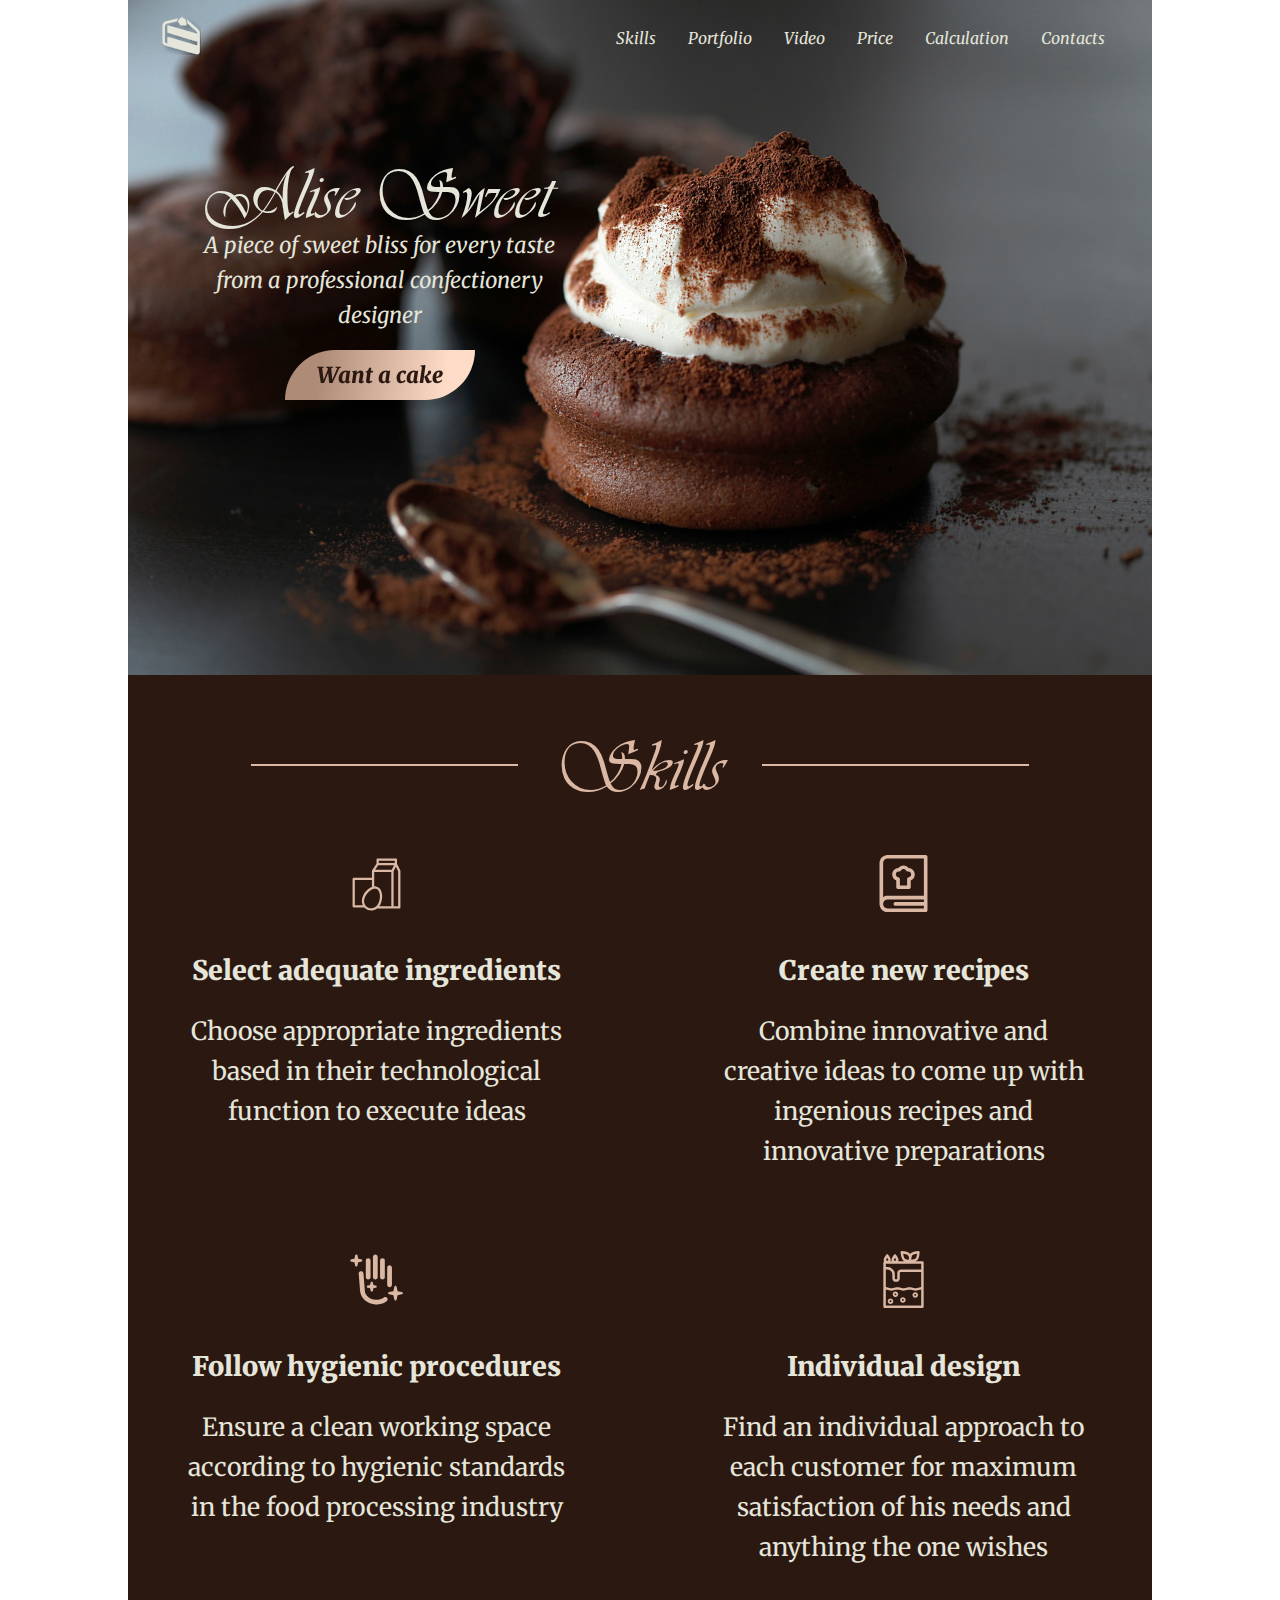
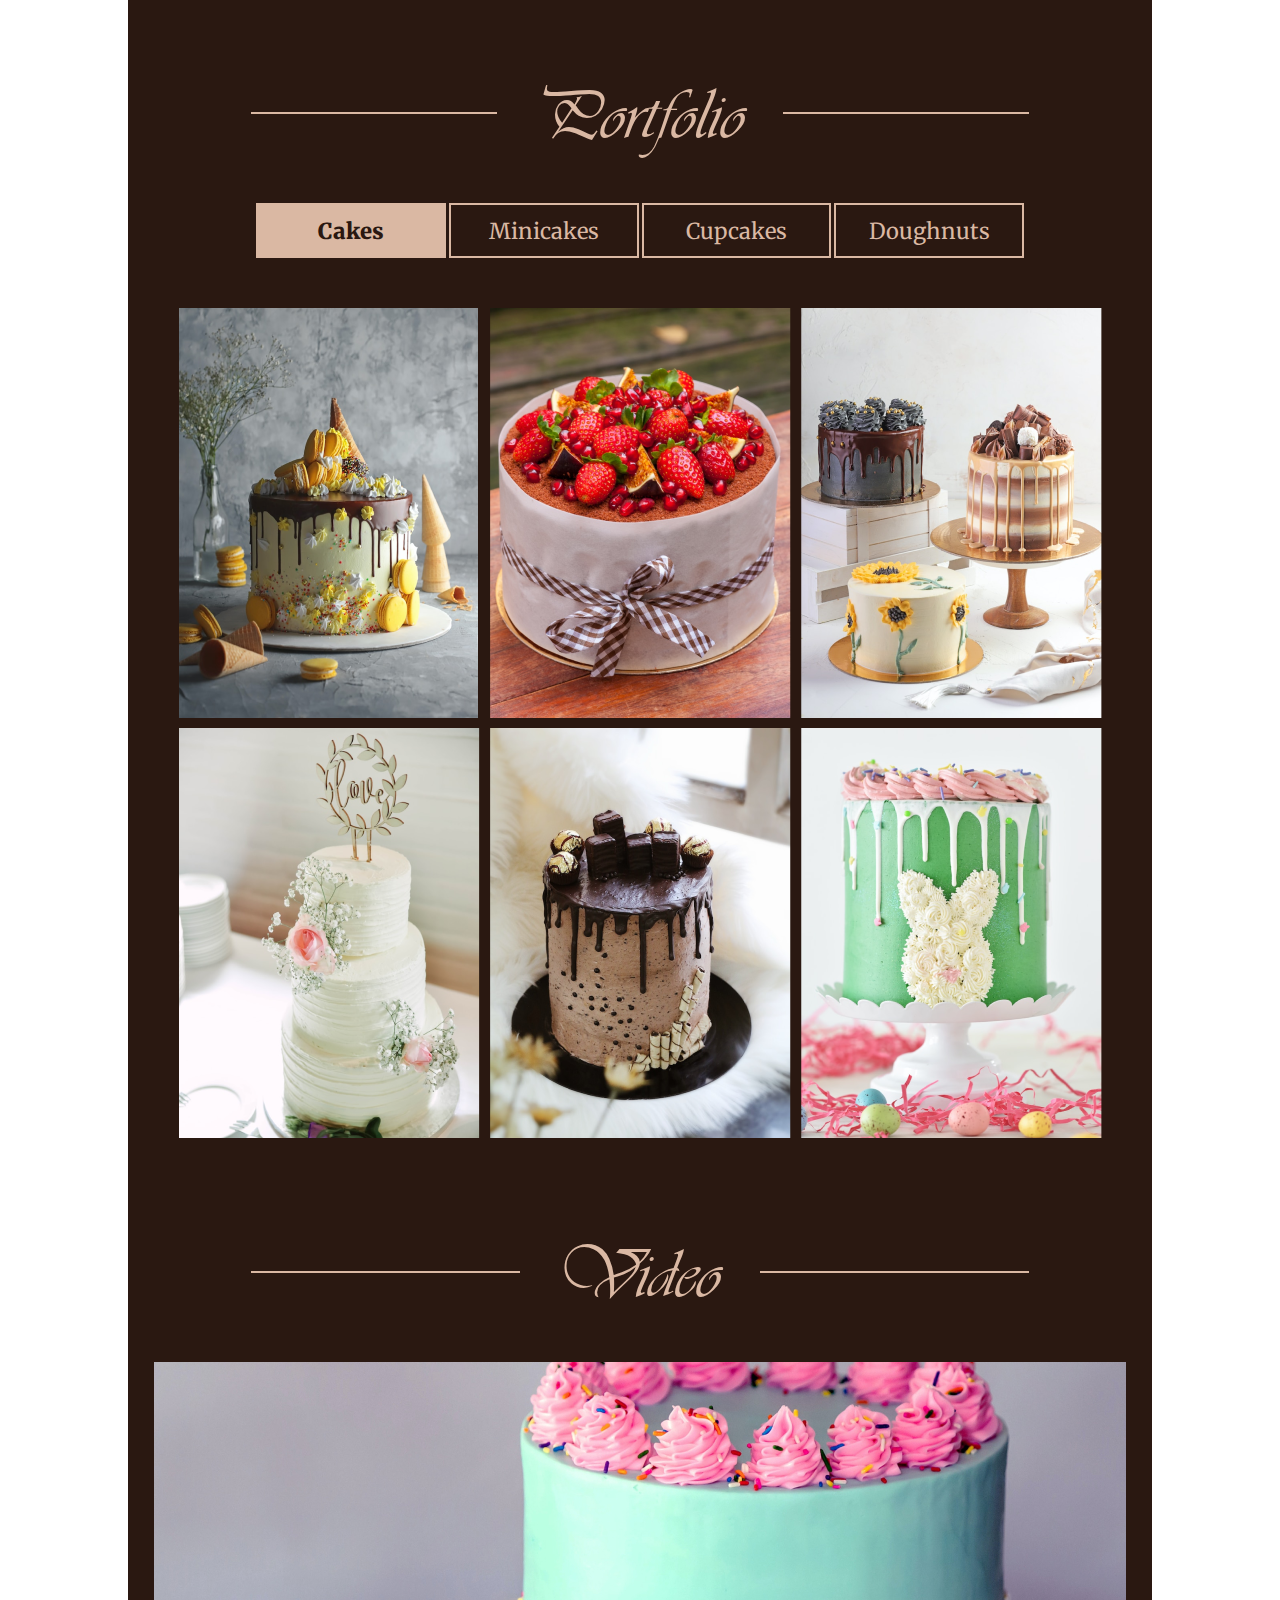
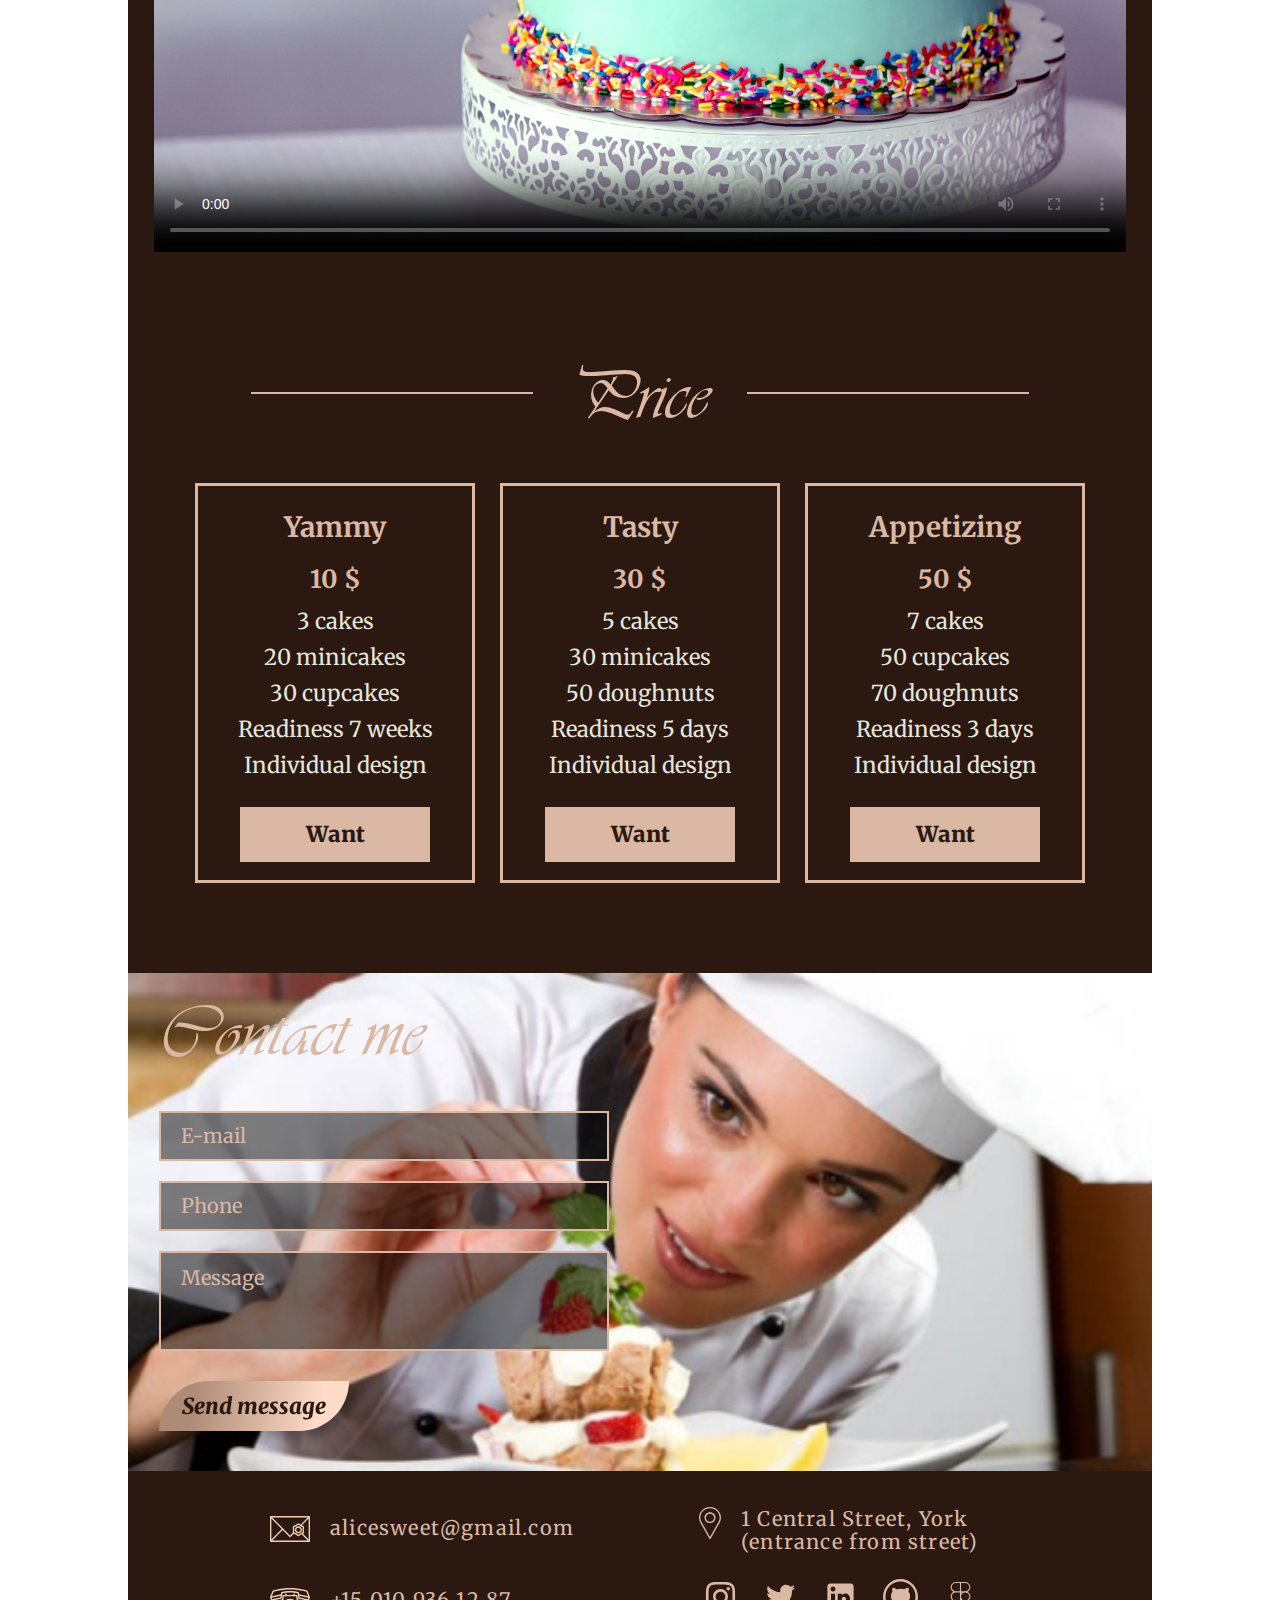
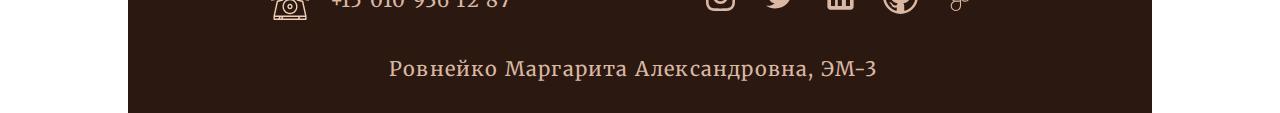
==== commit 8bb9707e: "feat: video added" ====
--- a/index.html
+++ b/index.html
@@ -161,8 +161,8 @@
                     </div>
                     <div class="video__player">
                         <div class="player">
-                            <video class="screen" src="./assets/video/video.mp4" poster="./assets/jpg/Video.jpg"></video>
-                            <button class="button-play">
+                            <video class="screen" src="./assets/video/video.mp4" poster="./assets/jpg/Video.jpg" controls></video>
+                            <!-- <button class="button-play">
                                 <img src ="./assets/svg/Player.svg" alt="player">
                             </button>
                             <div class="player__controls">
@@ -184,7 +184,7 @@
                                             <img src ="./assets/svg/fullscreen.svg" alt="fullscreen">
                                     </button>
                                 </div> 
-                            </div>
+                            </div> -->
                         </div>
                     </div>
                 </div>
--- a/style.css
+++ b/style.css
@@ -281,7 +281,7 @@
 @media screen and (max-width: 320px) {
   .picture {
     background-size: auto 100%;
-    background-image: url("assets/jpg/Cake_picture.jpg");
+    background-image: url("assets/jpg/bg.png");
     width: 320px;
     height: 212px;
     background-repeat: no-repeat;
@@ -1533,16 +1533,16 @@
 }
 
 .total {
-  margin: 55px 0px 55px 105px;
+  margin: 55px 0px 55px 124px;
 }
 @media screen and (max-width: 768px) {
   .total {
-    margin: 67px 83px 51px;
+    margin: 67px 0px 51px 98px;
   }
 }
 @media screen and (max-width: 320px) {
   .total {
-    margin: 45px 0px 26px 70px;
+    margin: 45px 0px 26px 84px;
   }
 }
 
